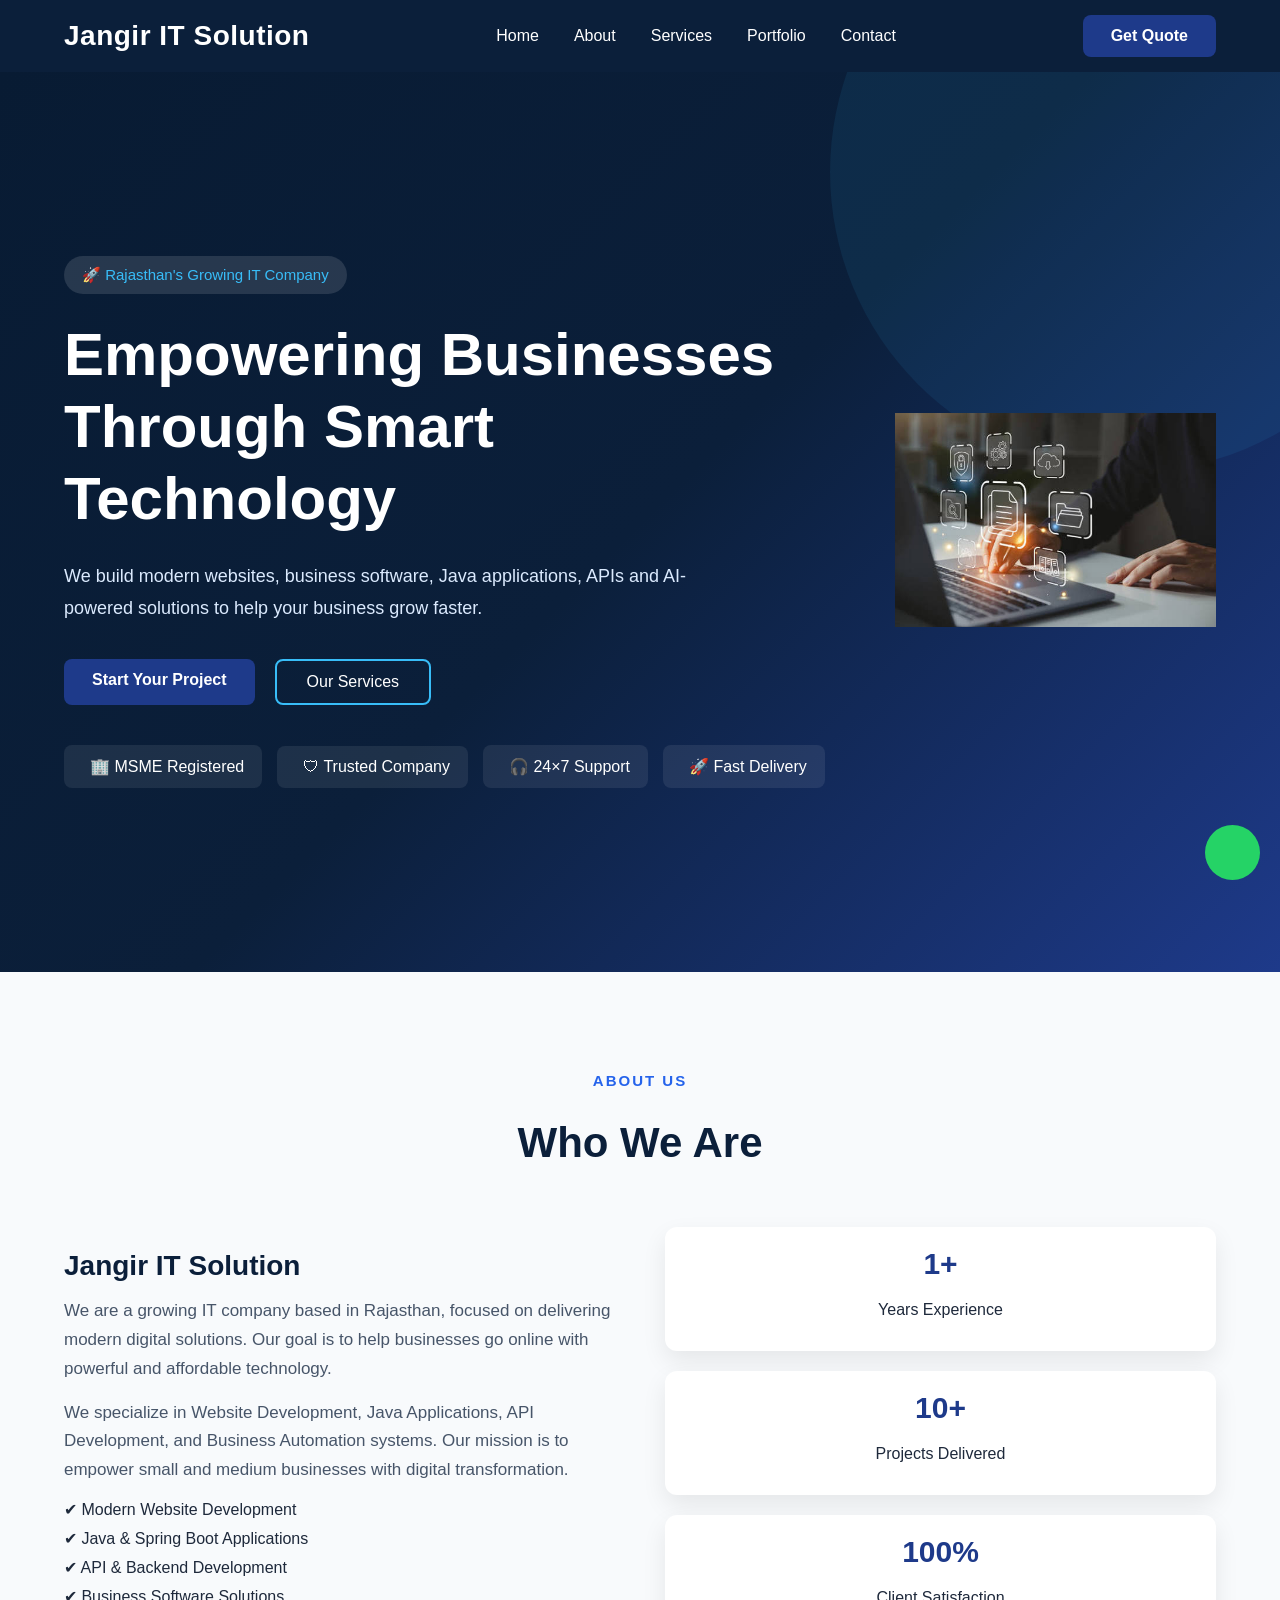
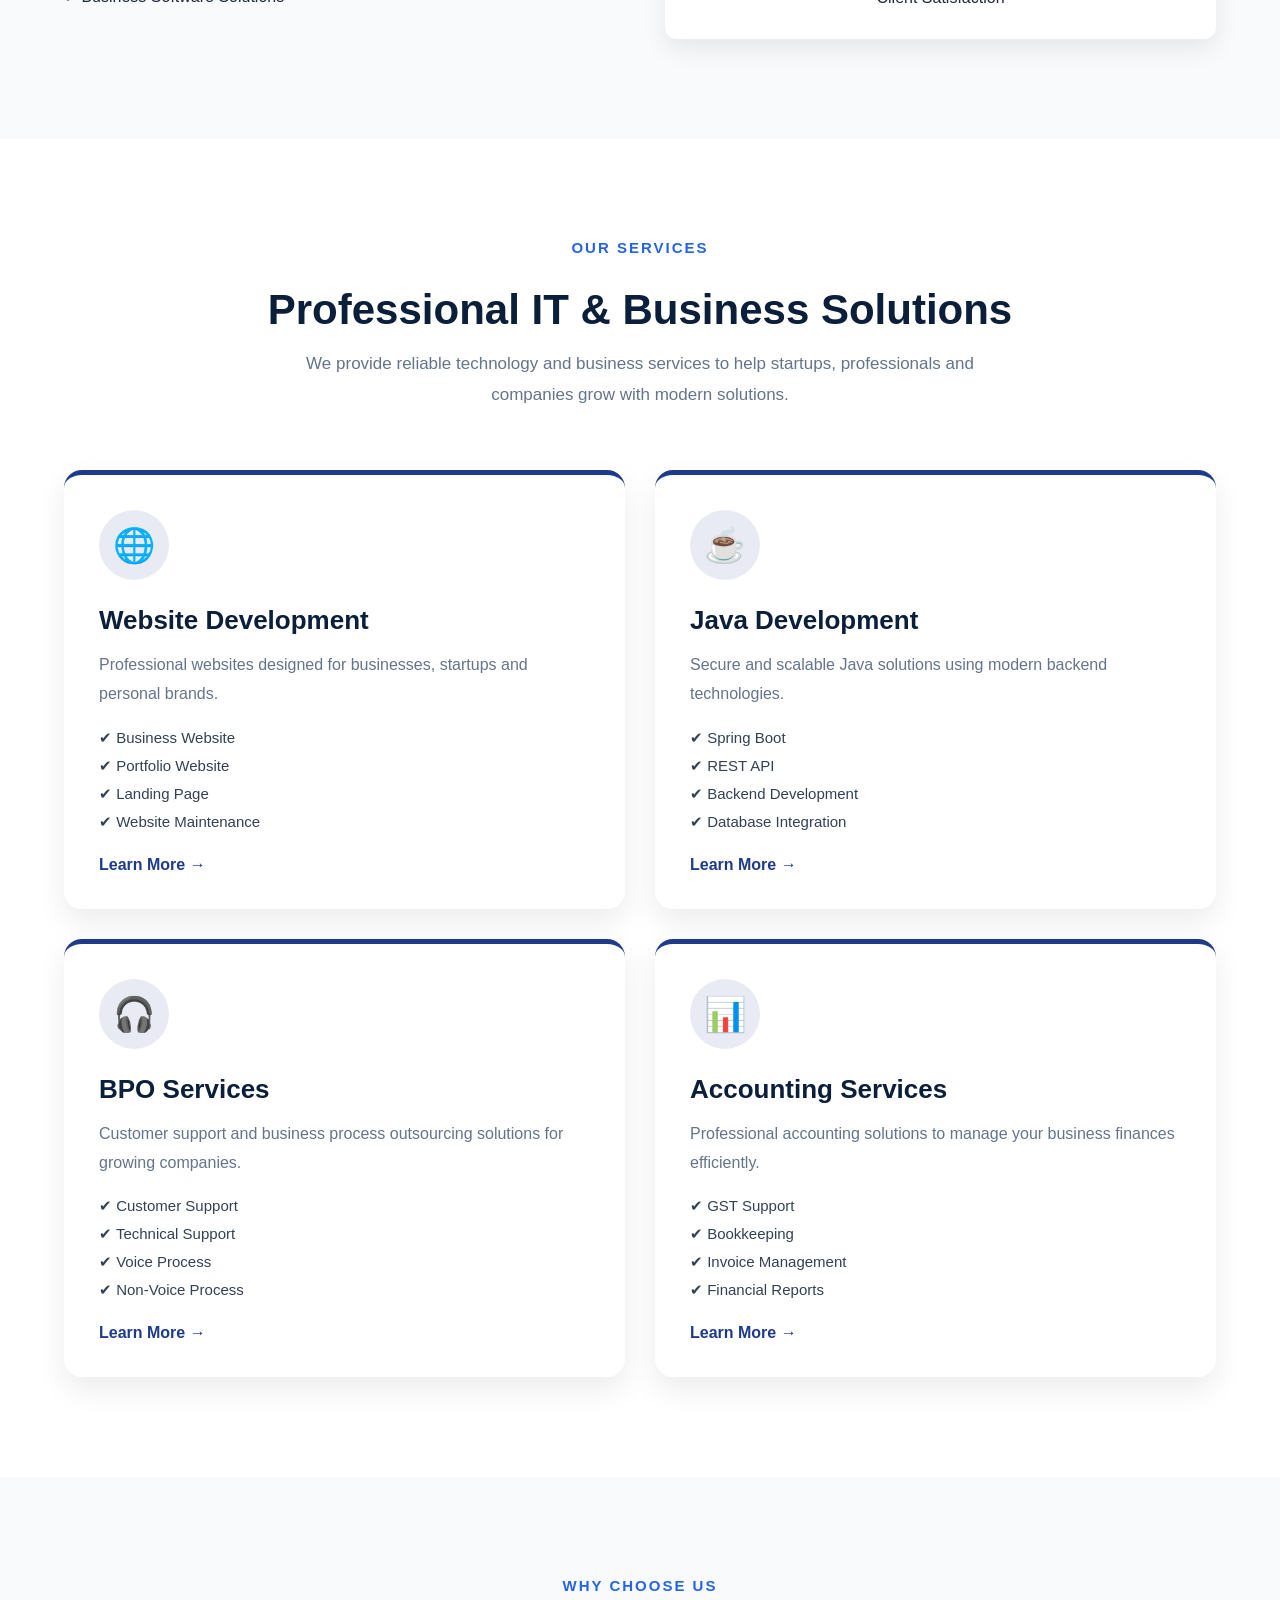
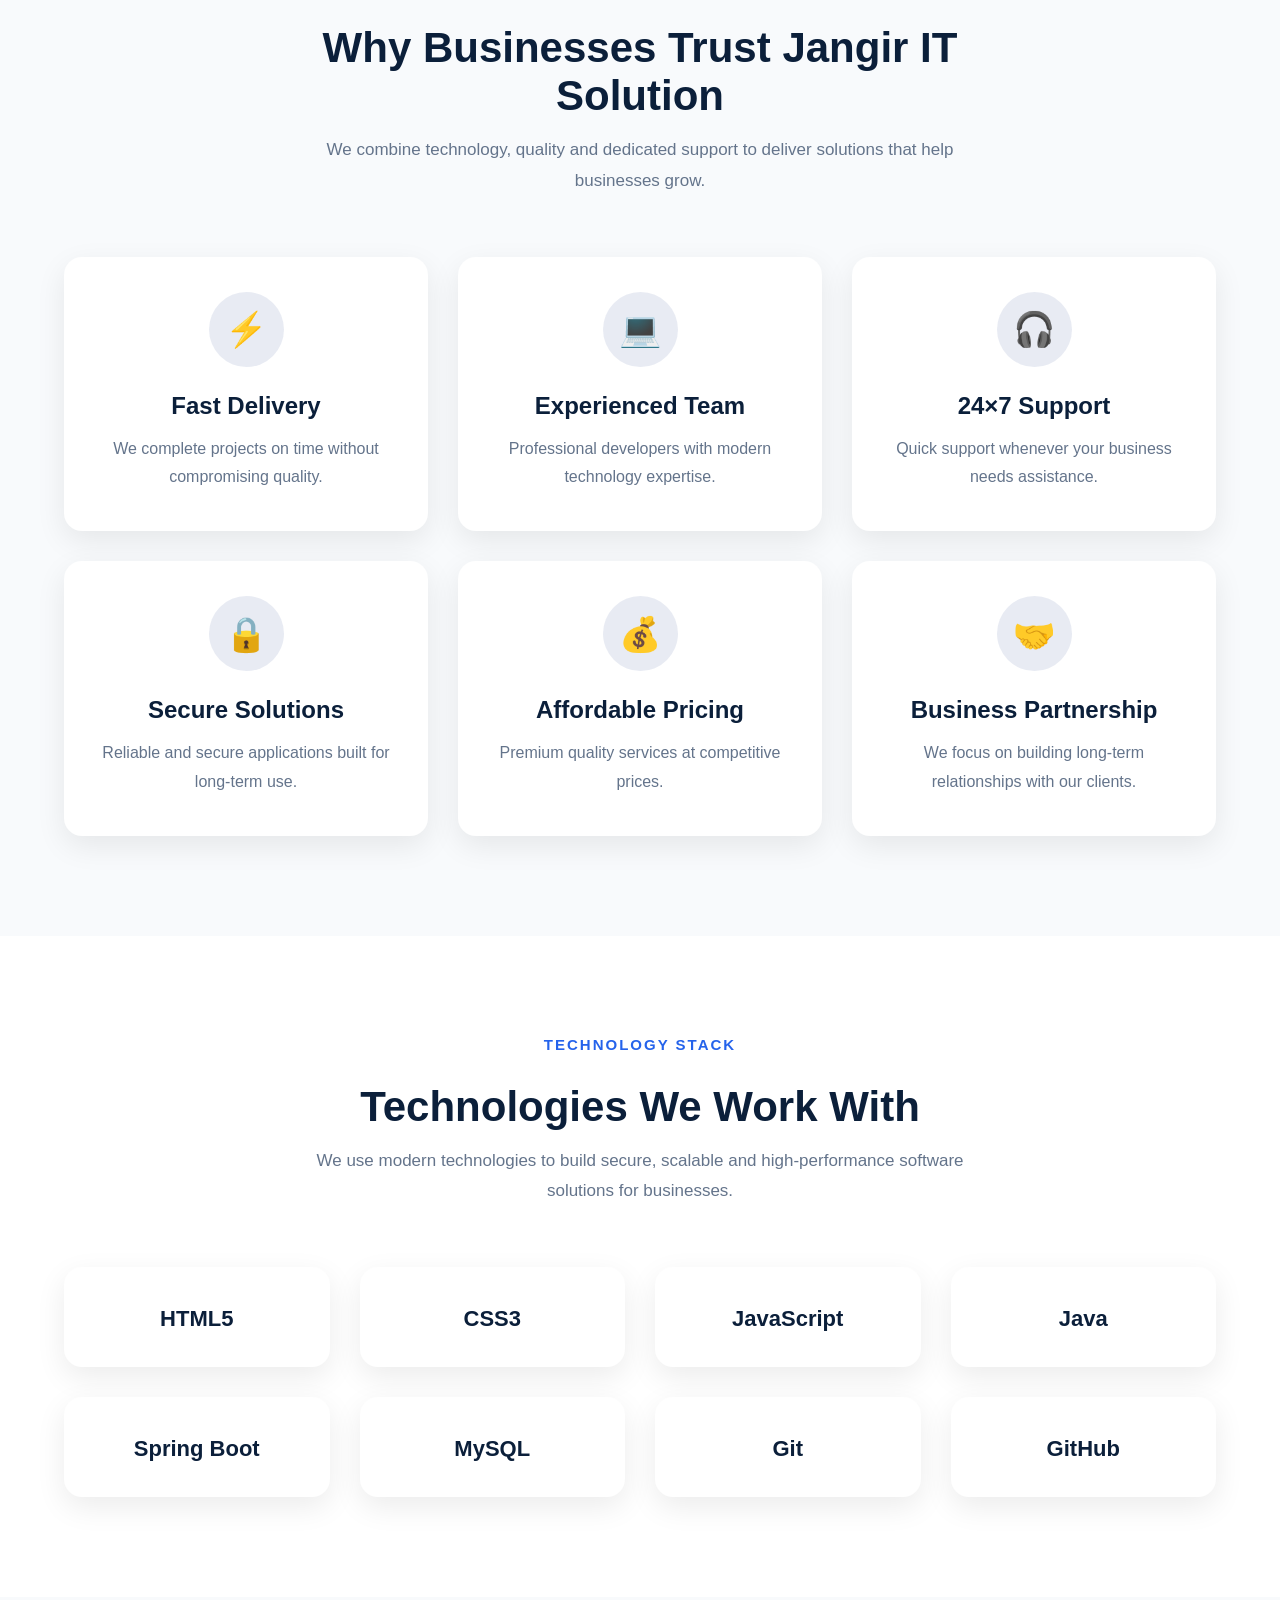
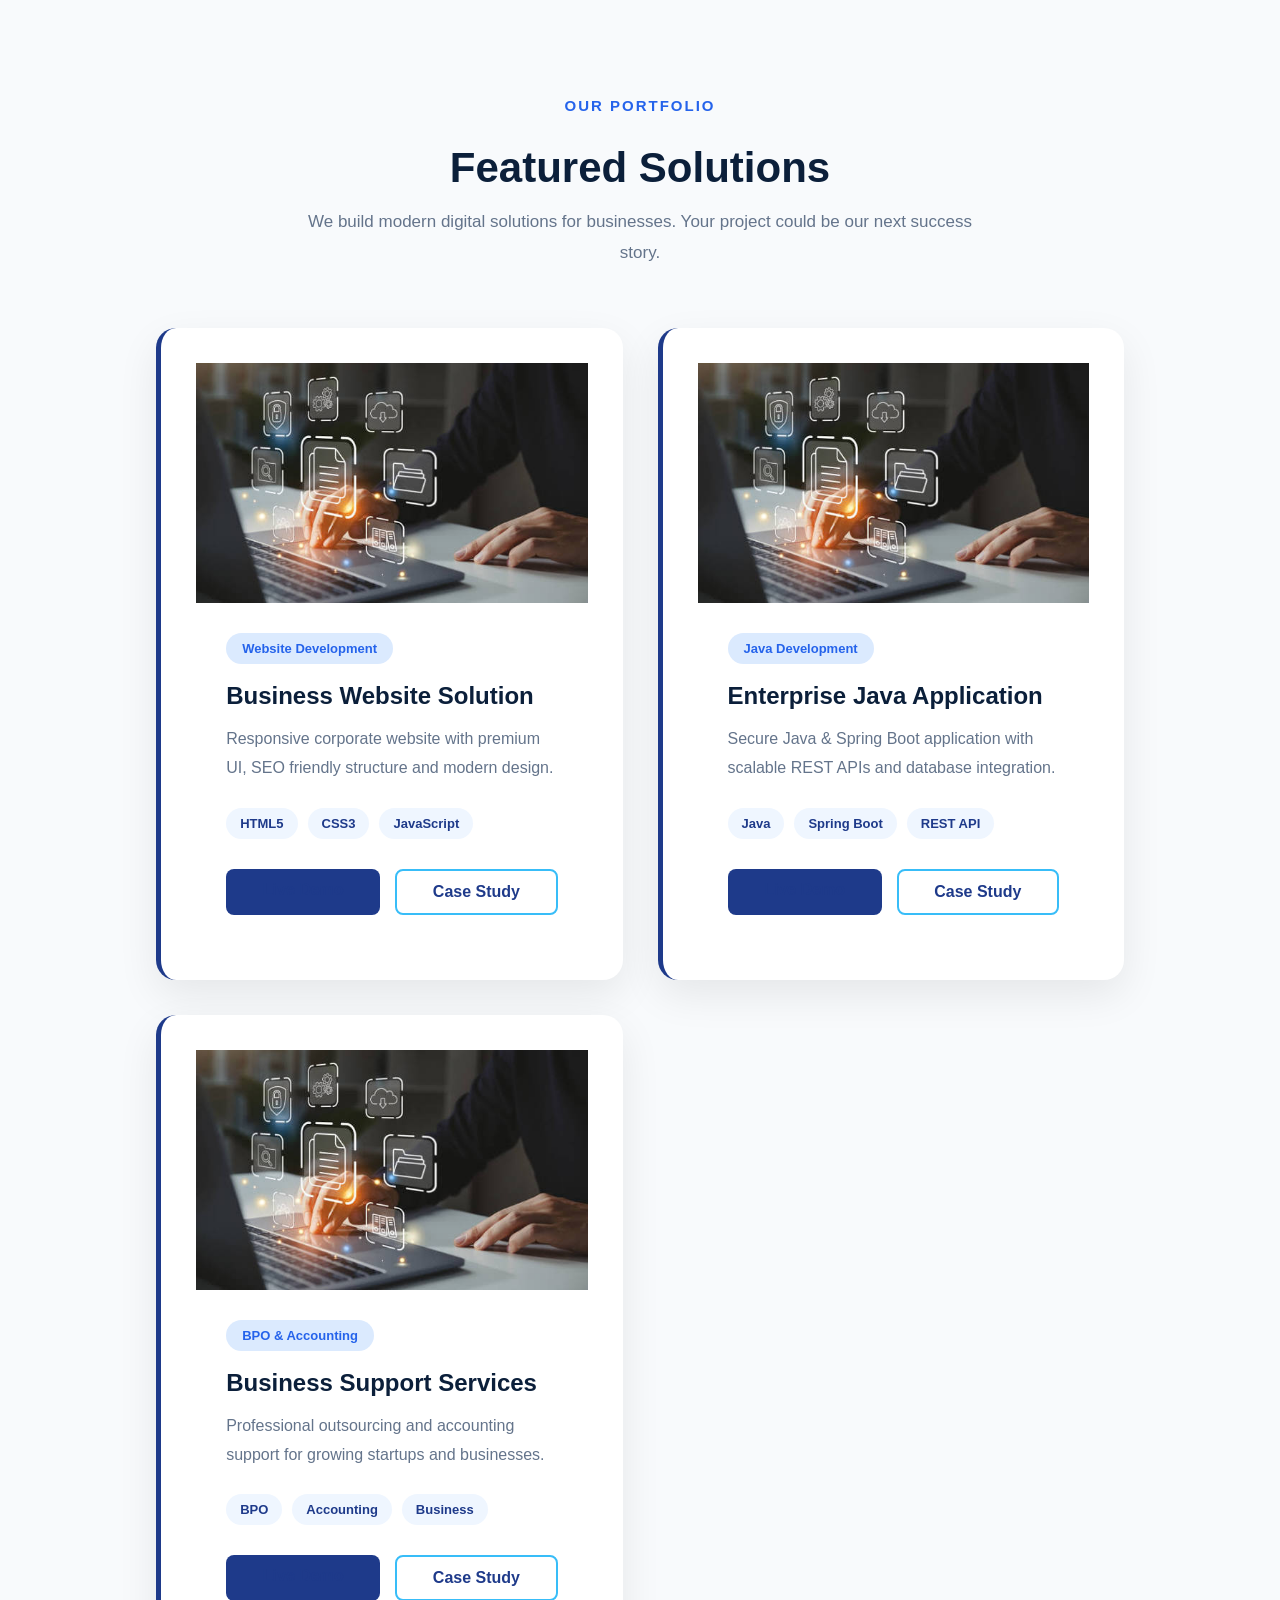
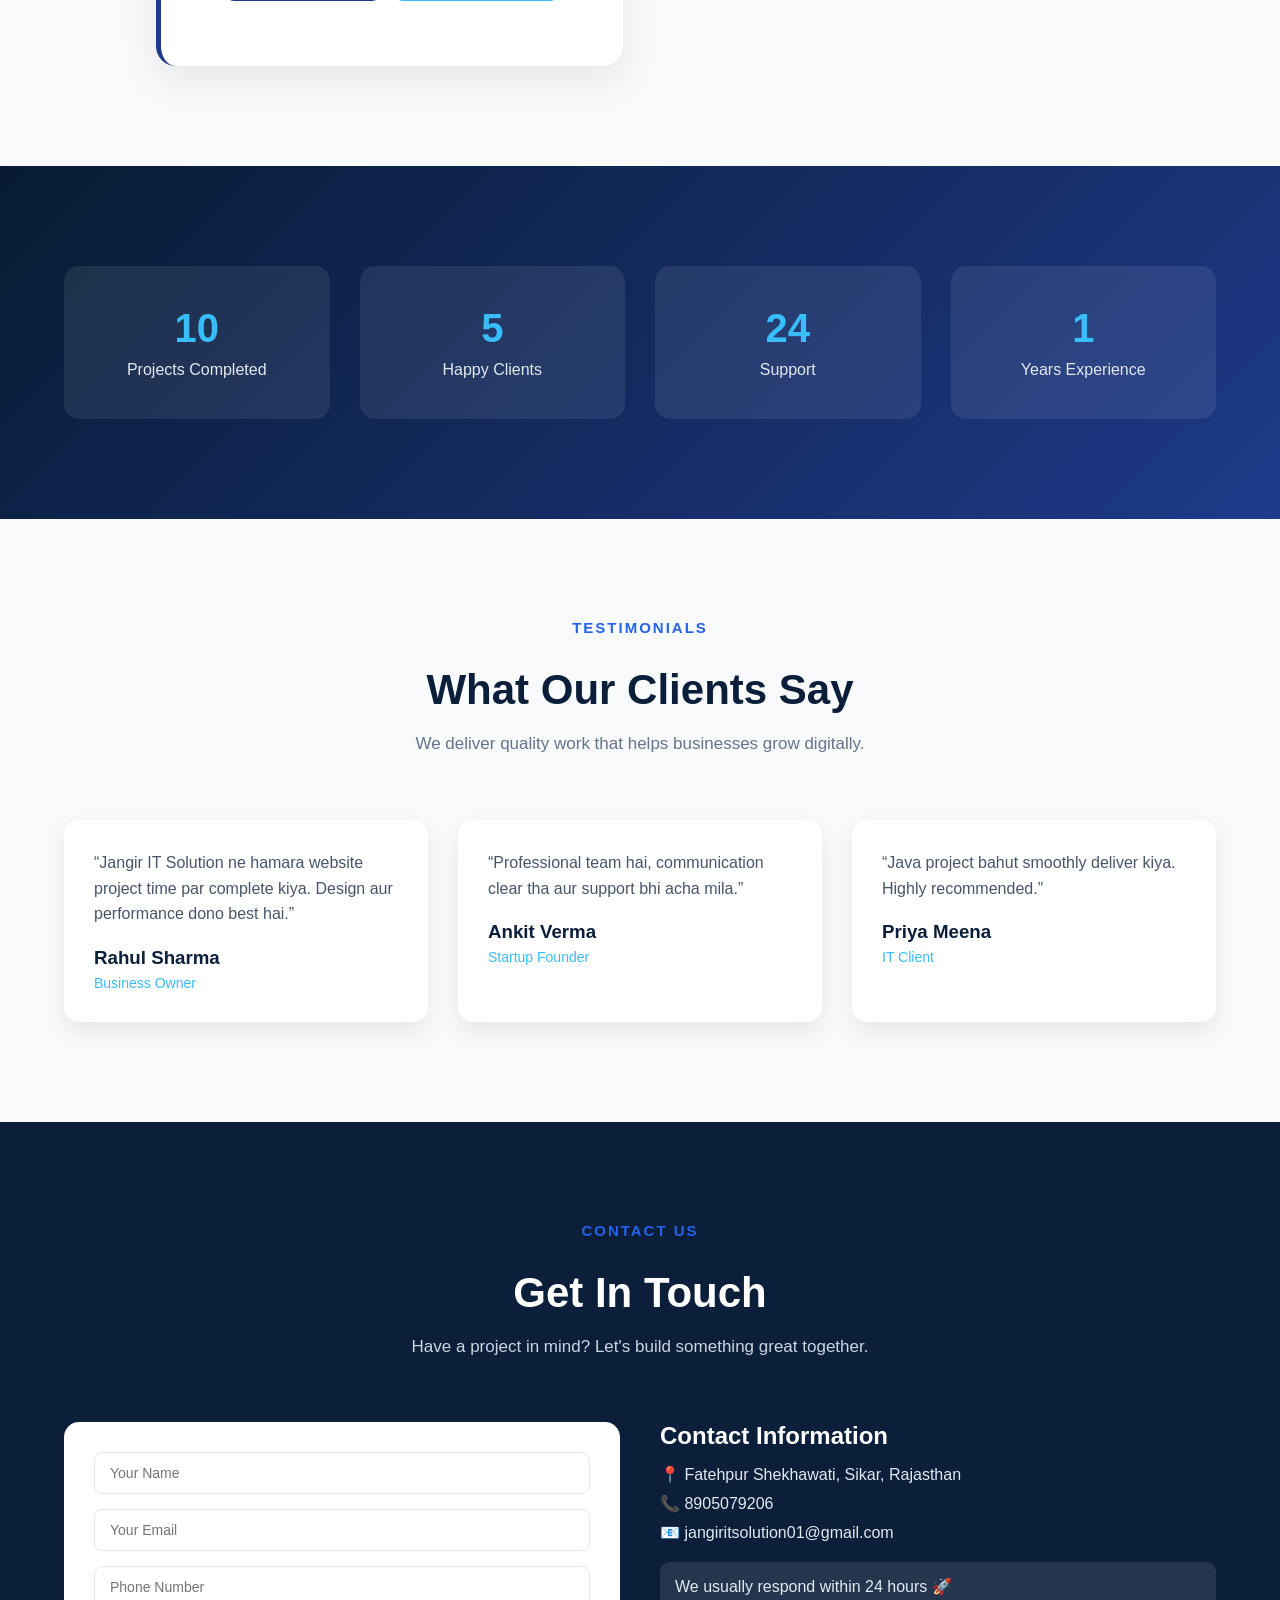
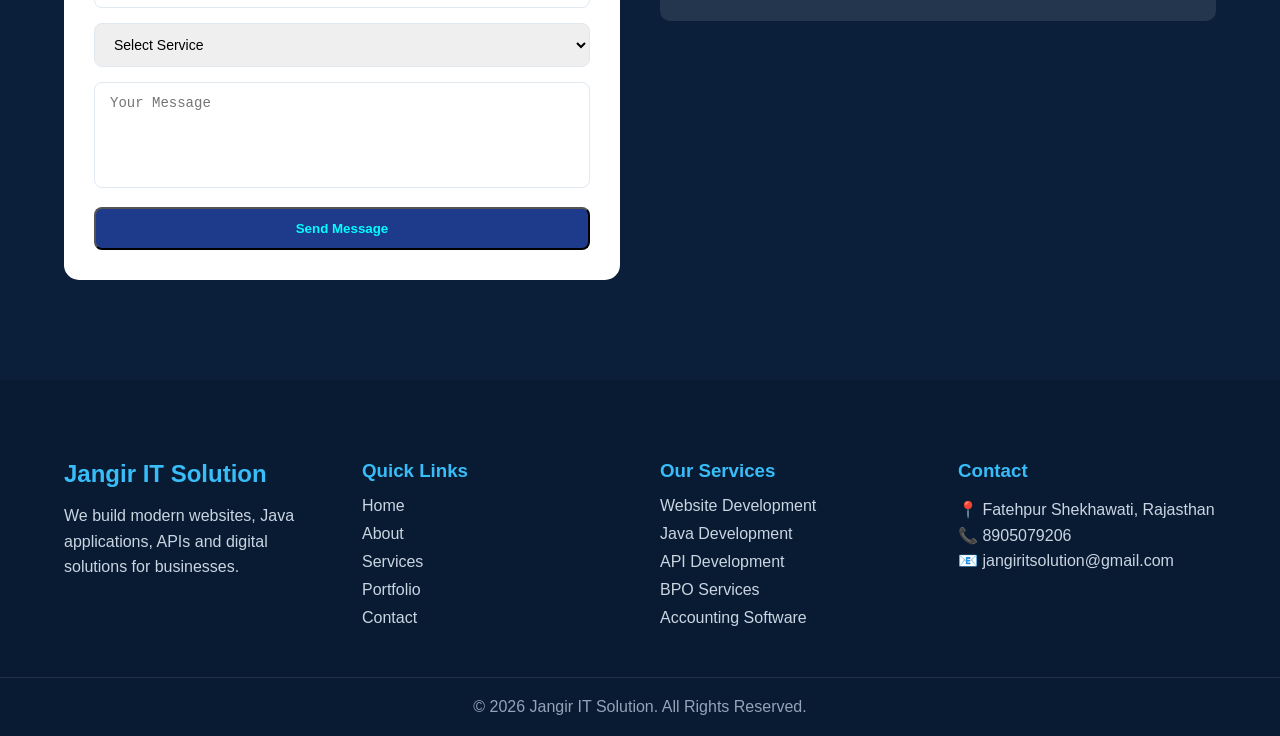
==== index.html @ a9b6fb53 "Initial commit - JITS Website with Spring Boot Backend" ====
<!DOCTYPE html>
<html lang="en">
<head>
    <meta charset="UTF-8">
<meta name="viewport" content="width=device-width, initial-scale=1.0">
<title>Jangir IT Solution | Website Development & Digital Marketing</title>

<meta name="description"
content="Jangir IT Solution provides Website Development, Digital Marketing, Accounting, BPO and Software Development services.">

<meta name="keywords"
content="Website Development, Digital Marketing, BPO, Accounting, Java Developer, Spring Boot, Rajasthan">

<meta name="author" content="Jangir IT Solution">

<meta property="og:title" content="Jangir IT Solution">
<meta property="og:description"
content="Professional IT Solutions for Growing Businesses.">
<meta property="og:type" content="website">

<!-- favicon -->
    <link rel="icon" href="assets/icons/ChatGPT Image Jul 6, 2026, 05_49_38 PM.png">


    <!-- css  -->
    <link rel="stylesheet" href="css/style.css">
    <link rel="stylesheet" href="css/responsive.css">

    <!-- AOS Animation  -->
    <link rel="stylesheet" href="https://unpkg.com/aos@2.3.4/dist/aos.css">
</head>
<script src="https://unpkg.com/aos@2.3.4/dist/aos.js"></script>

<body>
    <header>

  

    <nav class="navbar">

        <!-- Logo -->
        <div class="logo">
            <a href="#">
                <h2>Jangir <span>IT</span> Solution</h2>
            </a>
        </div>

        <!-- Navigation Menu -->
        <ul class="nav-links">
            <li><a href="#home" class="active">Home</a></li>
            <li><a href="#about">About</a></li>
            <li><a href="#services">Services</a></li>
            <li><a href="#portfolio">Portfolio</a></li>
            <li><a href="#contact">Contact</a></li>
        </ul>

        <!-- CTA Button -->
        <a href="#contact" class="btn">Get Quote</a>

        <div class="menu-toggle">
    <i class="fa-solid fa-bars"></i>
</div>

    </nav>



</header>


<!-- Hero Section Start -->

<section class="hero" id="home">

    <div class="hero-container">

        <!-- Left Content -->

        <div class="hero-content">

            <span class="hero-tag">
                 🚀 Rajasthan's Growing IT Company
            </span>

            <h1>
                Empowering Businesses
Through Smart
Technology
            </h1>

            <p>
                We build modern websites, business software, Java applications, APIs and AI-powered solutions to help your business grow faster.
            </p>

            <div class="hero-buttons">

                <a href="#contact" class="btn">
                    Start Your Project
                </a>

                <a href="#services" class="btn-outline">
                    Our Services
                </a>

            </div>

            <div class="hero-badges">

                <div class="badge">
                    <i class="fa-solid fa-building"></i>
                   🏢 MSME Registered


                </div>

                <div class="badge">
                    <i class="fa-solid fa-shield-halved"></i>
                 

🛡 Trusted Company


                </div>

                <div class="badge">
                    <i class="fa-solid fa-headset"></i>
                   

🎧 24×7 Support
                </div>

                <div class="badge">
                    <i class="fa-solid fa-headset"></i>
                   

🚀 Fast Delivery
                </div>

            </div>

        </div>

        <!-- Right Image -->

        <div class="hero-image">

            <img src="assets/images/images.jfif" alt="Jangir IT Solution">

        </div>

    </div>

</section>

<!-- Hero Section End -->


<section class="trusted">

</section>

<!-- <section class="about" id="about" data-aos="fade-up">

    <div class="about-container">

        <div class="about-image">


    <div class="about-card">
        <h3>Jangir IT Solution</h3>

        <p>Website Development</p>
        <p>Java Development</p>
        <p>API Development</p>
        <p>AI Automation</p>

        <hr>

        <h4>📍 Fatehpur (Shekhawati)</h4>
        <h4>📞 8905079206</h4>

    

</div>        </div>

        <div class="about-content">

            <span>About Us</span>

            <h2>
                Building Digital Solutions
                That Drive Business Growth
            </h2>

            <p>
                Jangir IT Solution is a modern IT company providing
                Website Development, Java Development, API Development,
                AI Automation and Business Software Solutions.
            </p>

            <div class="about-features">

                ✔ Experienced Developers

                ✔ Modern Technologies

                ✔ Affordable Pricing

                ✔ Fast Delivery

            </div>

            <a href="#" class="btn">
                Know More
            </a>

        </div>

    </div>

</section> -->

<section class="about" id="about">

    <div class="section-title">
        <span>About Us</span>
        <h2>Who We Are</h2>
    </div>

    <div class="about-container">

        <div class="about-content">

            <h3>Jangir IT Solution</h3>

            <p>
                We are a growing IT company based in Rajasthan,
                focused on delivering modern digital solutions.
                Our goal is to help businesses go online with
                powerful and affordable technology.
            </p>

            <p>
                We specialize in Website Development, Java Applications,
                API Development, and Business Automation systems.
                Our mission is to empower small and medium businesses
                with digital transformation.
            </p>

            <ul>
                <li>✔ Modern Website Development</li>
                <li>✔ Java & Spring Boot Applications</li>
                <li>✔ API & Backend Development</li>
                <li>✔ Business Software Solutions</li>
            </ul>

        </div>

        <div class="about-box">

            <div class="about-card">
                <h3>1+</h3>
                <p>Years Experience</p>
            </div>

            <div class="about-card">
                <h3>10+</h3>
                <p>Projects Delivered</p>
            </div>

            <div class="about-card">
                <h3>100%</h3>
                <p>Client Satisfaction</p>
            </div>

        </div>

    </div>

</section>

<!-- ===========================
        Services Section
=========================== -->

<section class="services" id="services" data-aos="fade-up">

    <div class="section-title">

        <span>Our Services</span>

        <h2>Professional IT & Business Solutions</h2>

        <p>
            We provide reliable technology and business services
            to help startups, professionals and companies grow
            with modern solutions.
        </p>

    </div>

    <div class="services-container">

        <!-- Website Development -->

        <div class="service-card">

            <div class="service-icon">
                🌐
            </div>

            <h3>Website Development</h3>

            <p>
                Professional websites designed for businesses,
                startups and personal brands.
            </p>

            <ul>

                <li>✔ Business Website</li>
                <li>✔ Portfolio Website</li>
                <li>✔ Landing Page</li>
                <li>✔ Website Maintenance</li>

            </ul>

            <a href="#" class="service-btn">
                Learn More →
            </a>

        </div>

        <!-- Java Development -->

        <div class="service-card">

            <div class="service-icon">
                ☕
            </div>

            <h3>Java Development</h3>

            <p>
                Secure and scalable Java solutions using modern
                backend technologies.
            </p>

            <ul>

                <li>✔ Spring Boot</li>
                <li>✔ REST API</li>
                <li>✔ Backend Development</li>
                <li>✔ Database Integration</li>

            </ul>

            <a href="#" class="service-btn">
                Learn More →
            </a>

        </div>

        <!-- BPO Services -->

        <div class="service-card">

            <div class="service-icon">
                🎧
            </div>

            <h3>BPO Services</h3>

            <p>
                Customer support and business process outsourcing
                solutions for growing companies.
            </p>

            <ul>

                <li>✔ Customer Support</li>
                <li>✔ Technical Support</li>
                <li>✔ Voice Process</li>
                <li>✔ Non-Voice Process</li>

            </ul>

            <a href="#" class="service-btn">
                Learn More →
            </a>

        </div>

        <!-- Accounting -->

        <div class="service-card">

            <div class="service-icon">
                📊
            </div>

            <h3>Accounting Services</h3>

            <p>
                Professional accounting solutions to manage your
                business finances efficiently.
            </p>

            <ul>

                <li>✔ GST Support</li>
                <li>✔ Bookkeeping</li>
                <li>✔ Invoice Management</li>
                <li>✔ Financial Reports</li>

            </ul>

            <a href="#" class="service-btn">
                Learn More →
            </a>

        </div>

    </div>

</section>

<!-- ===========================
        WHY CHOOSE US
=========================== -->

<section class="why" id="why" data-aos="zoom-in">

    <div class="section-title">

        <span>Why Choose Us</span>

        <h2>Why Businesses Trust Jangir IT Solution</h2>

        <p>
            We combine technology, quality and dedicated support
            to deliver solutions that help businesses grow.
        </p>

    </div>

    <div class="why-container">

        <div class="why-card">
            <div class="why-icon">⚡</div>
            <h3>Fast Delivery</h3>
            <p>We complete projects on time without compromising quality.</p>
        </div>

        <div class="why-card">
            <div class="why-icon">💻</div>
            <h3>Experienced Team</h3>
            <p>Professional developers with modern technology expertise.</p>
        </div>

        <div class="why-card">
            <div class="why-icon">🎧</div>
            <h3>24×7 Support</h3>
            <p>Quick support whenever your business needs assistance.</p>
        </div>

        <div class="why-card">
            <div class="why-icon">🔒</div>
            <h3>Secure Solutions</h3>
            <p>Reliable and secure applications built for long-term use.</p>
        </div>

        <div class="why-card">
            <div class="why-icon">💰</div>
            <h3>Affordable Pricing</h3>
            <p>Premium quality services at competitive prices.</p>
        </div>

        <div class="why-card">
            <div class="why-icon">🤝</div>
            <h3>Business Partnership</h3>
            <p>We focus on building long-term relationships with our clients.</p>
        </div>

    </div>

</section>

<!--=========================
      TECHNOLOGY STACK
==========================-->

<section class="technology" id="technology" data-aos="fade-right">

    <div class="section-title">

        <span>Technology Stack</span>

        <h2>Technologies We Work With</h2>

        <p>
            We use modern technologies to build secure, scalable and
            high-performance software solutions for businesses.
        </p>

    </div>

    <div class="technology-container">

        <div class="tech-card">
            <i class="fa-brands fa-html5"></i>
            <h3>HTML5</h3>
        </div>

        <div class="tech-card">
            <i class="fa-brands fa-css3-alt"></i>
            <h3>CSS3</h3>
        </div>

        <div class="tech-card">
            <i class="fa-brands fa-js"></i>
            <h3>JavaScript</h3>
        </div>

        <div class="tech-card">
            <i class="fa-brands fa-java"></i>
            <h3>Java</h3>
        </div>

        <div class="tech-card">
            <i class="fa-solid fa-leaf"></i>
            <h3>Spring Boot</h3>
        </div>

        <div class="tech-card">
            <i class="fa-solid fa-database"></i>
            <h3>MySQL</h3>
        </div>

        <div class="tech-card">
            <i class="fa-brands fa-git-alt"></i>
            <h3>Git</h3>
        </div>

        <div class="tech-card">
            <i class="fa-brands fa-github"></i>
            <h3>GitHub</h3>
        </div>

    </div>

</section>

<!-- ===========================
        PORTFOLIO SECTION
=========================== -->

<!-- ================= Portfolio Section ================= -->

<!-- ================= PORTFOLIO ================= -->

<section class="portfolio" id="portfolio">

    <div class="section-title">

        <span>Our Portfolio</span>

        <h2>Featured Solutions</h2>

        <p>
            We build modern digital solutions for businesses.
            Your project could be our next success story.
        </p>

    </div>

    <div class="portfolio-container">

        <!-- Card 1 -->

        <div class="portfolio-card">

            <div class="portfolio-image">

                <img src="assets/images/images.jfif" alt="Website Development">

            </div>

            <div class="portfolio-content">

                <span class="portfolio-category">
                    Website Development
                </span>

                <h3>Business Website Solution</h3>

                <p>
                    Responsive corporate website with premium UI, SEO friendly structure and modern design.
                </p>

                <div class="tech-stack">

                    <span>HTML5</span>

                    <span>CSS3</span>

                    <span>JavaScript</span>

                </div>

                <div class="portfolio-footer">

                    <a href="#" class="btn">
                        Live Demo
                    </a>

                    <a href="#" class="btn-outline">
                        Case Study
                    </a>

                </div>

            </div>

        </div>

        <!-- Card 2 -->

        <div class="portfolio-card">

            <div class="portfolio-image">

                <img src="assets/images/images.jfif" alt="Java Development">

            </div>

            <div class="portfolio-content">

                <span class="portfolio-category">
                    Java Development
                </span>

                <h3>Enterprise Java Application</h3>

                <p>
                    Secure Java & Spring Boot application with scalable REST APIs and database integration.
                </p>

                <div class="tech-stack">

                    <span>Java</span>

                    <span>Spring Boot</span>

                    <span>REST API</span>

                </div>

                <div class="portfolio-footer">

                    <a href="#" class="btn">
                        Live Demo
                    </a>

                    <a href="#" class="btn-outline">
                        Case Study
                    </a>

                </div>

            </div>

        </div>

        <!-- Card 3 -->

        <div class="portfolio-card">

            <div class="portfolio-image">

                <img src="assets/images/images.jfif" alt="BPO Services">

            </div>

            <div class="portfolio-content">

                <span class="portfolio-category">
                    BPO & Accounting
                </span>

                <h3>Business Support Services</h3>

                <p>
                    Professional outsourcing and accounting support for growing startups and businesses.
                </p>

                <div class="tech-stack">

                    <span>BPO</span>

                    <span>Accounting</span>

                    <span>Business</span>

                </div>

                <div class="portfolio-footer">

                    <a href="#" class="btn">
                        Live Demo
                    </a>

                    <a href="#" class="btn-outline">
                        Case Study
                    </a>

                </div>

            </div>

        </div>

    </div>

</section>

<!-- ===========================
        STATS SECTION
=========================== -->

<section class="stats" data-aos="zoom-in-up">

    <div class="stats-container">

        <div class="stat-box">
            <h2 class="counter" data-target="10">0</h2>
            <p>Projects Completed</p>
        </div>

        <div class="stat-box">
            <h2 class="counter" data-target="5">0</h2>
            <p>Happy Clients</p>
        </div>

        <div class="stat-box">
            <h2 class="counter" data-target="24">0</h2>
            <p>Support</p>
        </div>

        <div class="stat-box">
            <h2 class="counter" data-target="1">0</h2>
            <p>Years Experience</p>
        </div>

    </div>

</section>

<!-- ===========================
        TESTIMONIAL SECTION
=========================== -->

<section class="testimonial" data-aos="fade-up">

    <div class="section-title">
        <span>Testimonials</span>
        <h2>What Our Clients Say</h2>
        <p>We deliver quality work that helps businesses grow digitally.</p>
    </div>

    <div class="testimonial-container">

        <div class="testimonial-card">
            <p>
                “Jangir IT Solution ne hamara website project time par complete kiya.
                Design aur performance dono best hai.”
            </p>

            <h3>Rahul Sharma</h3>
            <span>Business Owner</span>
        </div>

        <div class="testimonial-card">
            <p>
                “Professional team hai, communication clear tha aur support bhi acha mila.”
            </p>

            <h3>Ankit Verma</h3>
            <span>Startup Founder</span>
        </div>

        <div class="testimonial-card">
            <p>
                “Java project bahut smoothly deliver kiya. Highly recommended.”
            </p>

            <h3>Priya Meena</h3>
            <span>IT Client</span>
        </div>

    </div>

</section>

<!-- ===========================
        CONTACT SECTION
=========================== -->

<section class="contact" id="contact" data-aos="fade-up">

    <div class="section-title">
        <span>Contact Us</span>
        <h2>Get In Touch</h2>
        <p>Have a project in mind? Let's build something great together.</p>
    </div>

    <div class="contact-container">

        <!-- Form -->
        <form class="contact-form" id="contactForm">

            <input type="text" id="name" name="name" placeholder="Your Name" required>

            <input type="email" id="email" name="email" placeholder="Your Email" required>

            <input type="tel" id="phone" name="phone"  placeholder="Phone Number" required>

            <select id="service" name="service" required>
                <option value="">Select Service</option>
                <option>Website Development</option>
                <option>Java Development</option>
                <option>API Development</option>
                <option>BPO Services</option>
                <option>Accounting Software</option>
            </select>

            <textarea id="message" name="message" rows="5" placeholder="Your Message"></textarea>

            <button type="submit" class="btn">Send Message</button>

        </form>

        <!-- Info -->
        <div class="contact-info">

            <h3>Contact Information</h3>

            <p>📍 Fatehpur Shekhawati, Sikar, Rajasthan</p>
            <p>📞 8905079206</p>
            <p>📧 jangiritsolution01@gmail.com</p>

            <div class="contact-note">
                <p>We usually respond within 24 hours 🚀</p>
            </div>

        </div>

    </div>

</section>

<!-- ===========================
        FOOTER SECTION
=========================== -->

<footer class="footer" data-aos="fade-in">

    <div class="footer-container">

        <!-- Brand -->
        <div class="footer-box">
            <h2>Jangir IT Solution</h2>
            <p>
                We build modern websites, Java applications,
                APIs and digital solutions for businesses.
            </p>
        </div>

        <!-- Links -->
        <div class="footer-box">
            <h3>Quick Links</h3>
            <a href="#home">Home</a>
            <a href="#about">About</a>
            <a href="#services">Services</a>
            <a href="#portfolio">Portfolio</a>
            <a href="#contact">Contact</a>
        </div>

        <!-- Services -->
        <div class="footer-box">
            <h3>Our Services</h3>
            <a href="#">Website Development</a>
            <a href="#">Java Development</a>
            <a href="#">API Development</a>
            <a href="#">BPO Services</a>
            <a href="#">Accounting Software</a>
        </div>

        <!-- Contact -->
        <div class="footer-box">
            <h3>Contact</h3>
            <p>📍 Fatehpur Shekhawati, Rajasthan</p>
            <p>📞 8905079206</p>
            <p>📧 jangiritsolution@gmail.com</p>
        </div>

    </div>

    <div class="footer-bottom">
        <p>© 2026 Jangir IT Solution. All Rights Reserved.</p>
    </div>

</footer>
<a href="https://wa.me/918905079206" class="whatsapp-btn" target="_blank">
    <i class="fa-brands fa-whatsapp"></i>
</a>
<script src="https://unpkg.com/aos@2.3.4/dist/aos.js"></script>

<script>
  AOS.init({
    duration: 1000,
    once: true
  });
</script>
<script src="js/script.js"></script>
</body>
</html>
---- css/style.css ----
/* ===========================
   Global CSS
=========================== */

*{
    margin:0;
    padding:0;
    box-sizing:border-box;
}

html{
    scroll-behavior:smooth;
}

body{
    font-family:'Poppins',sans-serif;
    background:#F8FAFC;
    color:#1E293B;
}

a{
    text-decoration:none;
}

li{
    list-style:none;
}

img{
    max-width:100%;
}

/* ===========================
   Color Variables
=========================== */

:root{

    --primary:#1E3A8A;
    --secondary:#0B1F3A;
    --accent:#38BDF8;
    --white:#FFFFFF;
    --light:#F8FAFC;
    --text:#1E293B;

}

/* ===========================
   Navbar
=========================== */

header{

    width:100%;
    background:var(--secondary);
    position:sticky;
    top:0;
    left:0;
    z-index:1000;

}

header.scrolled{
    box-shadow:0 10px 30px rgba(0,0,0,.2);
}

.navbar{

    width:90%;
    max-width:1400px;
    margin:auto;

    display:flex;
    justify-content:space-between;
    align-items:center;

    padding:15px 0;

}

/* Logo */

.logo h2{

    color:var(--white);
    font-size:28px;
    font-weight:700;
    letter-spacing:.5px;

}

/* Navigation */

.nav-links{

    display:flex;
    align-items:center;
    gap:35px;

}

.nav-links a{

    color:var(--white);
    font-size:16px;
    font-weight:500;
    transition:.3s;

}

.nav-links a:hover{

    color:var(--accent);

}

/* Button */

.btn{

    display:inline-block;

    background:var(--primary);
    color:var(--white);

    padding:12px 28px;

    border-radius:8px;

    transition:.3s;

    font-weight:600;

}

.btn:hover{

    background:var(--accent);
    color:var(--secondary);

}

.menu-toggle{
    display:none;
    font-size:26px;
    color:#fff;
    cursor:pointer;
}

/* ===========================
   Responsive
=========================== */



   
@media(max-width:991px){

}

/*==========================================
            HERO SECTION
==========================================*/

.hero{

    min-height:100vh;
    background:linear-gradient(135deg,#081B33,#0B1F3A,#1E3A8A);
    display:flex;
    align-items:center;
    overflow:hidden;
    position:relative;

}

.hero::before{

    content:"";
    position:absolute;
    width:600px;
    height:600px;
    background:rgba(56,189,248,.08);
    border-radius:50%;
    top:-200px;
    right:-150px;

}

.hero-container{

    width:90%;
    max-width:1400px;
    margin:auto;

    display:flex;
    justify-content:space-between;
    align-items:center;
    gap:70px;

    position:relative;
    z-index:2;

}

/* Left Side */

.hero-content{

    flex:1.2;

}

.hero-tag{

    display:inline-block;
    background:rgba(255,255,255,.12);
    color:#38BDF8;

    padding:10px 18px;
    border-radius:50px;

    font-size:15px;
    margin-bottom:25px;

}

.hero-content h1{

    font-size:60px;
    color:#fff;
    line-height:1.2;
    margin-bottom:25px;

}

.hero-content h1 span{

    color:#38BDF8;

}

.hero-content p{

    color:#dbeafe;
    font-size:18px;
    line-height:1.8;
    margin-bottom:35px;
    max-width:650px;

}

/* Buttons */

.hero-buttons{

    display:flex;
    gap:20px;
    margin-bottom:40px;

}

.btn-outline{

    padding:12px 30px;
    border:2px solid #38BDF8;
    color:#fff;
    border-radius:8px;
    transition:.3s;

}

.btn-outline:hover{

    background:#38BDF8;
    color:#081B33;

}

/* Badges */

.hero-badges{

    display:flex;
    align-items:center;
    gap:15px;
    flex-wrap:nowrap;
    margin-top:15px;

}



.badge{

    display:flex;
    align-items:center;
    justify-content:center;

    gap:8px;

    padding:12px 18px;

    background:rgba(255,255,255,.08);

    border-radius:8px;

    color:#fff;

    white-space:nowrap;

}

.badge i{

    color:#38BDF8;

}

/* Right Side */

.hero-image{

    flex:0.8;
    text-align:center;

}

.hero-image img{

    width:100%;
    max-width:580px;

    animation:float 4s ease-in-out infinite;

}

/* Floating Animation */

@keyframes float{

    0%{

        transform:translateY(0);

    }

    50%{

        transform:translateY(-15px);

    }

    100%{

        transform:translateY(0);

    }

}

/* Responsive */

@media(max-width:991px){

.hero{

    padding:120px 0 70px;

}

.hero-container{

    flex-direction:column-reverse;
    text-align:center;

}

.hero-content h1{

    font-size:42px;

}

.hero-content p{

    margin:auto auto 30px;

}

.hero-buttons{

    justify-content:center;

}

.hero-badges{

    justify-content:center;

}

.hero-image img{

    max-width:380px;

}

}

@media(max-width:576px){

.hero-content h1{

    font-size:34px;

}

.hero-content p{

    font-size:16px;

}

.hero-buttons{

    flex-direction:column;

}

.btn,
.btn-outline{

    width:100%;
    text-align:center;

}

.hero-image img{

    max-width:580px;
    border-radius: 20px;
    box-shadow: 0 25px 50px rgba(0,0, 0, .35) ;

}

.hero-image{

position:relative;

}

.hero-image::before{

content:"";

position:absolute;

width:420px;
height:420px;

background:#38BDF8;

filter:blur(120px);

opacity:.18;

z-index:-1;

}

.nav-links{
    display:none;
}

.nav-links.active{
    display:flex;
    flex-direction:column;
}

.menu-toggle{
    display:block;
}

}

/*==========================================
            ABOUT SECTION
==========================================*/

.about{
    padding:100px 0;
    background:#F8FAFC;
}

.about-container{
    width:90%;
    max-width:1400px;
    margin:auto;

    display:flex;
    justify-content:space-between;
    align-items:center;
    gap:70px;
}

.about-image{
    flex:1;
}

.about-image img{
    width:100%;
    max-width:500px;
    border-radius:20px;
    box-shadow:0 20px 40px rgba(0,0,0,.12);
}

.about-content{
    flex:1;
}

.about-content span{
    display:inline-block;
    color:var(--primary);
    font-size:16px;
    font-weight:600;
    margin-bottom:15px;
}

.about-content h2{
    font-size:42px;
    color:var(--secondary);
    line-height:1.3;
    margin-bottom:20px;
}

.about-content p{
    font-size:17px;
    color:#64748B;
    line-height:1.8;
    margin-bottom:30px;
}

.about-features{
    display:grid;
    grid-template-columns:repeat(2,1fr);
    gap:18px;
    margin-bottom:35px;
}

.about-features div{
    background:#fff;
    padding:15px 20px;
    border-radius:12px;
    box-shadow:0 8px 20px rgba(0,0,0,.06);
    font-weight:500;
    transition:.3s;
}

.about-features div:hover{
    transform:translateY(-5px);
    box-shadow:0 15px 30px rgba(30,58,138,.15);
}

/* Responsive */

@media(max-width:991px){

.about-container{
    flex-direction:column;
    text-align:center;
}

.about-content h2{
    font-size:34px;
}

.about-features{
    grid-template-columns:1fr;
}

.about-image img{
    max-width:400px;
}

}

@media(max-width:576px){

.about{
    padding:70px 0;
}

.about-content h2{
    font-size:28px;
}

.about-content p{
    font-size:16px;
}

.about-image img{
    max-width:100%;
}

}

.about-card{
    background:#fff;
    padding:40px;
    border-radius:20px;
    box-shadow:0 20px 40px rgba(0,0,0,.08);
}

.about-card h3{
    color:var(--primary);
    font-size:28px;
    margin-bottom:20px;
}

.about-card p{
    margin:12px 0;
    font-weight:500;
}

.about-card hr{
    margin:20px 0;
}

/*==========================================
            SERVICES SECTION
==========================================*/

.services{
    padding:100px 0;
    background:#ffffff;
}

.section-title{
    width:90%;
    max-width:800px;
    margin:0 auto 60px;
    text-align:center;
}

.section-title span{
    display:inline-block;
    color:var(--primary);
    font-size:16px;
    font-weight:600;
    margin-bottom:15px;
}

.section-title h2{
    font-size:42px;
    color:var(--secondary);
    margin-bottom:20px;
}

.section-title p{
    font-size:17px;
    color:#64748B;
    line-height:1.8;
}

.services-container{
    width:90%;
    max-width:1400px;
    margin:auto;

    display:grid;
    grid-template-columns:repeat(2,1fr);
    gap:30px;
}

/* Card */

.service-card{

    background:#fff;

    padding:35px;

    border-radius:18px;

    border-top:5px solid var(--primary);

    box-shadow:0 12px 30px rgba(0,0,0,.08);

    transition:.35s;

}

.service-card:hover{

    transform:translateY(-10px);

    box-shadow:0 20px 45px rgba(30,58,138,.18);

}

/* Icon */

.service-icon{

    width:70px;
    height:70px;

    background:rgba(30,58,138,.10);

    border-radius:50%;

    display:flex;
    justify-content:center;
    align-items:center;

    font-size:34px;

    margin-bottom:25px;

    transition:.3s;

}

.service-card:hover .service-icon{

    transform:rotate(8deg) scale(1.1);

    background:var(--primary);

}

/* Heading */

.service-card h3{

    font-size:26px;

    color:var(--secondary);

    margin-bottom:15px;

}

/* Paragraph */

.service-card p{

    color:#64748B;

    line-height:1.8;

    margin-bottom:20px;

}

/* List */

.service-card ul{

    margin-bottom:25px;

}

.service-card ul li{

    margin-bottom:10px;

    color:#334155;

    font-size:15px;

}

/* Button */

.service-btn{

    display:inline-block;

    color:var(--primary);

    font-weight:600;

    transition:.3s;

}

.service-btn:hover{

    color:var(--accent);

    padding-left:8px;

}

/* Responsive */

@media(max-width:991px){

.services-container{

    grid-template-columns:1fr;

}

.section-title h2{

    font-size:34px;

}

}

@media(max-width:576px){

.services{

    padding:70px 0;

}

.section-title h2{

    font-size:28px;

}

.section-title p{

    font-size:16px;

}

.service-card{

    padding:25px;

}

.service-card h3{

    font-size:22px;

}

}

/*==========================================
            WHY CHOOSE US
==========================================*/

.why{
    padding:100px 0;
    background:#F8FAFC;
}

.why-container{
    width:90%;
    max-width:1400px;
    margin:60px auto 0;

    display:grid;
    grid-template-columns:repeat(3,1fr);
    gap:30px;
}

/* Card */

.why-card{

    background:#fff;

    padding:35px 30px;

    border-radius:18px;

    text-align:center;

    box-shadow:0 10px 30px rgba(0,0,0,.08);

    transition:.35s;

    border-bottom:4px solid transparent;

}

.why-card:hover{

    transform:translateY(-10px);

    border-color:var(--primary);

    box-shadow:0 20px 45px rgba(30,58,138,.18);

}

/* Icon */

.why-icon{

    width:75px;
    height:75px;

    margin:0 auto 25px;

    display:flex;
    align-items:center;
    justify-content:center;

    font-size:34px;

    border-radius:50%;

    background:rgba(30,58,138,.10);

    transition:.35s;

}

.why-card:hover .why-icon{

    background:var(--primary);

    transform:scale(1.1) rotate(8deg);

}

/* Heading */

.why-card h3{

    font-size:24px;

    color:var(--secondary);

    margin-bottom:15px;

}

/* Paragraph */

.why-card p{

    color:#64748B;

    font-size:16px;

    line-height:1.8;

}

/* Responsive */

@media(max-width:991px){

    .why-container{

        grid-template-columns:repeat(2,1fr);

    }

}

@media(max-width:576px){

    .why{

        padding:70px 0;

    }

    .why-container{

        grid-template-columns:1fr;

    }

    .why-card{

        padding:25px;

    }

    .why-card h3{

        font-size:22px;

    }

}

/*==========================================
          TECHNOLOGY SECTION
==========================================*/

.technology{
    padding:100px 0;
    background:#ffffff;
}

.technology-container{

    width:90%;
    max-width:1400px;
    margin:60px auto 0;

    display:grid;
    grid-template-columns:repeat(4,1fr);

    gap:30px;

}

.tech-card{

    background:#fff;

    border-radius:18px;

    padding:35px 20px;

    text-align:center;

    box-shadow:0 10px 30px rgba(0,0,0,.08);

    transition:.35s;

    border-top:4px solid transparent;

}

.tech-card:hover{

    transform:translateY(-10px);

    border-color:var(--primary);

    box-shadow:0 20px 45px rgba(30,58,138,.18);

}

.tech-card i{

    font-size:55px;

    color:var(--primary);

    margin-bottom:20px;

    transition:.3s;

}

.tech-card:hover i{

    transform:scale(1.15);

    color:var(--accent);

}

.tech-card h3{

    font-size:22px;

    color:var(--secondary);

}

@media(max-width:991px){

    .technology-container{

        grid-template-columns:repeat(2,1fr);

    }

}

@media(max-width:576px){

    .technology{

        padding:70px 0;

    }

    .technology-container{

        grid-template-columns:1fr;

    }

}

/*==========================================
          PORTFOLIO SECTION
==========================================*/

.portfolio{
    padding:100px 0;
    background:#F8FAFC;
}

.portfolio-container{

    width:90%;
    max-width:1400px;
    margin:60px auto 0;

    display:grid;
    grid-template-columns:repeat(2,1fr);
    gap:30px;

}

.portfolio-card{

    background:#fff;

    padding:35px;

    border-radius:18px;

    box-shadow:0 10px 30px rgba(0,0,0,.08);

    transition:.3s;

    border-left:5px solid var(--primary);

}

.portfolio-card:hover{

    transform:translateY(-10px);

    box-shadow:0 20px 45px rgba(30,58,138,.18);

}

.portfolio-card h3{

    font-size:24px;

    margin-bottom:10px;

    color:var(--secondary);

}

.portfolio-card p{

    color:#64748B;

    margin-bottom:15px;

}

.portfolio-card a{

    color:var(--primary);

    font-weight:600;

    transition:.3s;

}

.portfolio-card a:hover{

    color:var(--accent);

    padding-left:6px;

}

/* Responsive */

@media(max-width:991px){

    .portfolio-container{

        grid-template-columns:1fr;

    }

}

/*==========================================
          STATS SECTION
==========================================*/

.stats{
    padding:100px 0;
    background:linear-gradient(135deg,#081B33,#1E3A8A);
    color:#fff;
}
.counter{
    font-size:40px;
    color:#38BDF8;
    font-weight:700;
}

.stats-container{

    width:90%;
    max-width:1400px;
    margin:auto;

    display:grid;
    grid-template-columns:repeat(4,1fr);
    gap:30px;

    text-align:center;

}

.stat-box{

    background:rgba(255,255,255,.08);
    padding:40px 20px;
    border-radius:15px;

    transition:.3s;
}

.stat-box:hover{
    transform:translateY(-10px);
    background:rgba(255,255,255,.15);
}

.stat-box h2{

    font-size:40px;
    color:#38BDF8;
    margin-bottom:10px;
}

.stat-box p{

    font-size:16px;
    color:#E2E8F0;
}

/* Responsive */

@media(max-width:991px){
    .stats-container{
        grid-template-columns:repeat(2,1fr);
    }
}

@media(max-width:576px){
    .stats-container{
        grid-template-columns:1fr;
    }
}

/*==========================================
        TESTIMONIAL SECTION
==========================================*/

.testimonial{
    padding:100px 0;
    background:#F8FAFC;
}

.section-title{
    text-align:center;
    margin-bottom:60px;
}

.section-title span{
    color:var(--primary);
    font-weight:600;
    text-transform:uppercase;
    letter-spacing:2px;
}

.section-title h2{
    font-size:36px;
    margin:10px 0;
    color:var(--secondary);
}

.section-title p{
    color:#64748B;
    max-width:600px;
    margin:auto;
}

.testimonial-container{

    width:90%;
    max-width:1400px;
    margin:auto;

    display:grid;
    grid-template-columns:repeat(3,1fr);
    gap:30px;

}

.testimonial-card{

    background:#fff;
    padding:30px;
    border-radius:15px;

    box-shadow:0 10px 25px rgba(0,0,0,.08);

    transition:.3s;
}

.testimonial-card:hover{
    transform:translateY(-10px);
}

.testimonial-card p{
    color:#475569;
    margin-bottom:20px;
    line-height:1.6;
}

.testimonial-card h3{
    color:var(--secondary);
    margin-bottom:5px;
}

.testimonial-card span{
    color:#38BDF8;
    font-size:14px;
}

/* Responsive */

@media(max-width:991px){
    .testimonial-container{
        grid-template-columns:1fr;
    }
}


/*==========================================
          CONTACT SECTION
==========================================*/

.contact{
    padding:100px 0;
    background:#0B1F3A;
    color:#fff;
}

.contact .section-title h2{
    color:#fff;
}

.contact .section-title p{
    color:#cbd5e1;
}

.contact-container{

    width:90%;
    max-width:1400px;
    margin:60px auto 0;

    display:grid;
    grid-template-columns:1fr 1fr;
    gap:40px;

}

/* Form */

.contact-form{
    background:#fff;
    padding:30px;
    border-radius:15px;
}

.contact-form input,
.contact-form select,
.contact-form textarea{

    width:100%;
    padding:12px 15px;
    margin-bottom:15px;

    border:1px solid #e2e8f0;
    border-radius:8px;

    outline:none;
    font-size:14px;
}

.contact-form textarea{
    resize:none;
}

.contact-form .btn{
    width:100%;
    color: cyan;
}

/* Info */

.contact-info h3{
    font-size:24px;
    margin-bottom:15px;
}

.contact-info p{
    margin-bottom:10px;
    color:#e2e8f0;
}

.contact-note{
    margin-top:20px;
    padding:15px;
    background:rgba(255,255,255,.1);
    border-radius:10px;
}

/* Responsive */

@media(max-width:991px){
    .contact-container{
        grid-template-columns:1fr;
    }
}


/*==========================================
            FOOTER SECTION
==========================================*/

.footer{
    background:#081B33;
    color:#fff;
    padding:80px 0 20px;
}

.footer-container{

    width:90%;
    max-width:1400px;
    margin:auto;

    display:grid;
    grid-template-columns:repeat(4,1fr);
    gap:40px;

}

.footer-box h2,
.footer-box h3{
    margin-bottom:15px;
    color:#38BDF8;
}

.footer-box p{
    color:#cbd5e1;
    line-height:1.6;
}

.footer-box a{
    display:block;
    color:#cbd5e1;
    margin-bottom:10px;
    transition:.3s;
}

.footer-box a:hover{
    color:#38BDF8;
    padding-left:5px;
}

/* Bottom */

.footer-bottom{
    text-align:center;
    margin-top:40px;
    padding-top:20px;
    border-top:1px solid rgba(255,255,255,.1);
    color:#94a3b8;
}

/* Responsive */

@media(max-width:991px){
    .footer-container{
        grid-template-columns:repeat(2,1fr);
    }
}

@media(max-width:576px){
    .footer-container{
        grid-template-columns:1fr;
    }
}

.whatsapp-btn{
    position:fixed;
    bottom:20px;
    right:20px;

    background:#25D366;
    color:#fff;

    width:55px;
    height:55px;

    display:flex;
    align-items:center;
    justify-content:center;

    border-radius:50%;
    font-size:26px;

    z-index:9999;
}


.about{
    padding:100px 0;
    background:#F8FAFC;
}

.about-container{
    width:90%;
    max-width:1400px;
    margin:auto;

    display:flex;
    justify-content:space-between;
    gap:50px;
    align-items:center;
}

.about-content{
    flex:1;
}

.about-content h3{
    font-size:28px;
    margin-bottom:15px;
    color:var(--secondary);
}

.about-content p{
    margin-bottom:15px;
    color:#475569;
    line-height:1.7;
}

.about-content ul li{
    margin-bottom:10px;
    color:#1E293B;
}

.about-box{
    flex:1;
    display:grid;
    gap:20px;
}

.about-card{
    background:#fff;
    padding:20px;
    text-align:center;
    border-radius:12px;
    box-shadow:0 10px 25px rgba(0,0,0,.08);
}

.about-card h3{
    font-size:30px;
    color:var(--primary);
}

/* responsive */
@media(max-width:991px){
    .about-container{
        flex-direction:column;
    }
}


/*==============================
        PORTFOLIO
==============================*/

.portfolio{

    padding:100px 8%;
    background:#F8FAFC;

}

.section-title{

    text-align:center;
    margin-bottom:60px;

}

.section-title span{

    color:#2563EB;
    font-size:15px;
    font-weight:600;
    text-transform:uppercase;
    letter-spacing:2px;

}

.section-title h2{

    font-size:42px;
    margin:15px 0;
    color:#0B1F3A;

}

.section-title p{

    max-width:700px;
    margin:auto;
    color:#64748B;
    line-height:1.8;

}

.portfolio-container{

    display:grid;
    grid-template-columns:repeat(auto-fit,minmax(340px,1fr));
    gap:35px;

}

.portfolio-card{

    background:#fff;
    border-radius:20px;
    overflow:hidden;
    box-shadow:0 15px 40px rgba(0,0,0,.08);
    transition:.4s;

}

.portfolio-card:hover{

    transform:translateY(-12px);
    box-shadow:0 25px 55px rgba(37,99,235,.20);

}

.portfolio-image{

    height:240px;
    overflow:hidden;

}

.portfolio-image img{

    width:100%;
    height:100%;
    object-fit:cover;
    transition:.5s;

}

.portfolio-card:hover img{

    transform:scale(1.08);

}

.portfolio-content{

    padding:30px;

}

.portfolio-category{

    display:inline-block;
    background:#DBEAFE;
    color:#2563EB;
    padding:8px 16px;
    border-radius:30px;
    font-size:13px;
    font-weight:600;
    margin-bottom:18px;

}

.portfolio-content h3{

    font-size:24px;
    margin-bottom:15px;
    color:#0B1F3A;

}

.portfolio-content p{

    color:#64748B;
    line-height:1.8;
    margin-bottom:25px;

}

.tech-stack{

    display:flex;
    flex-wrap:wrap;
    gap:10px;
    margin-bottom:30px;

}

.tech-stack span{

    background:#EFF6FF;
    color:#1E3A8A;
    padding:8px 14px;
    border-radius:20px;
    font-size:13px;
    font-weight:600;

}

.portfolio-footer{

    display:flex;
    gap:15px;

}

.portfolio-footer .btn,
.portfolio-footer .btn-outline{

    flex:1;
    text-align:center;

}

@media(max-width:768px){

    .section-title h2{

        font-size:34px;

    }

    .portfolio-footer{

        flex-direction:column;

    }

}
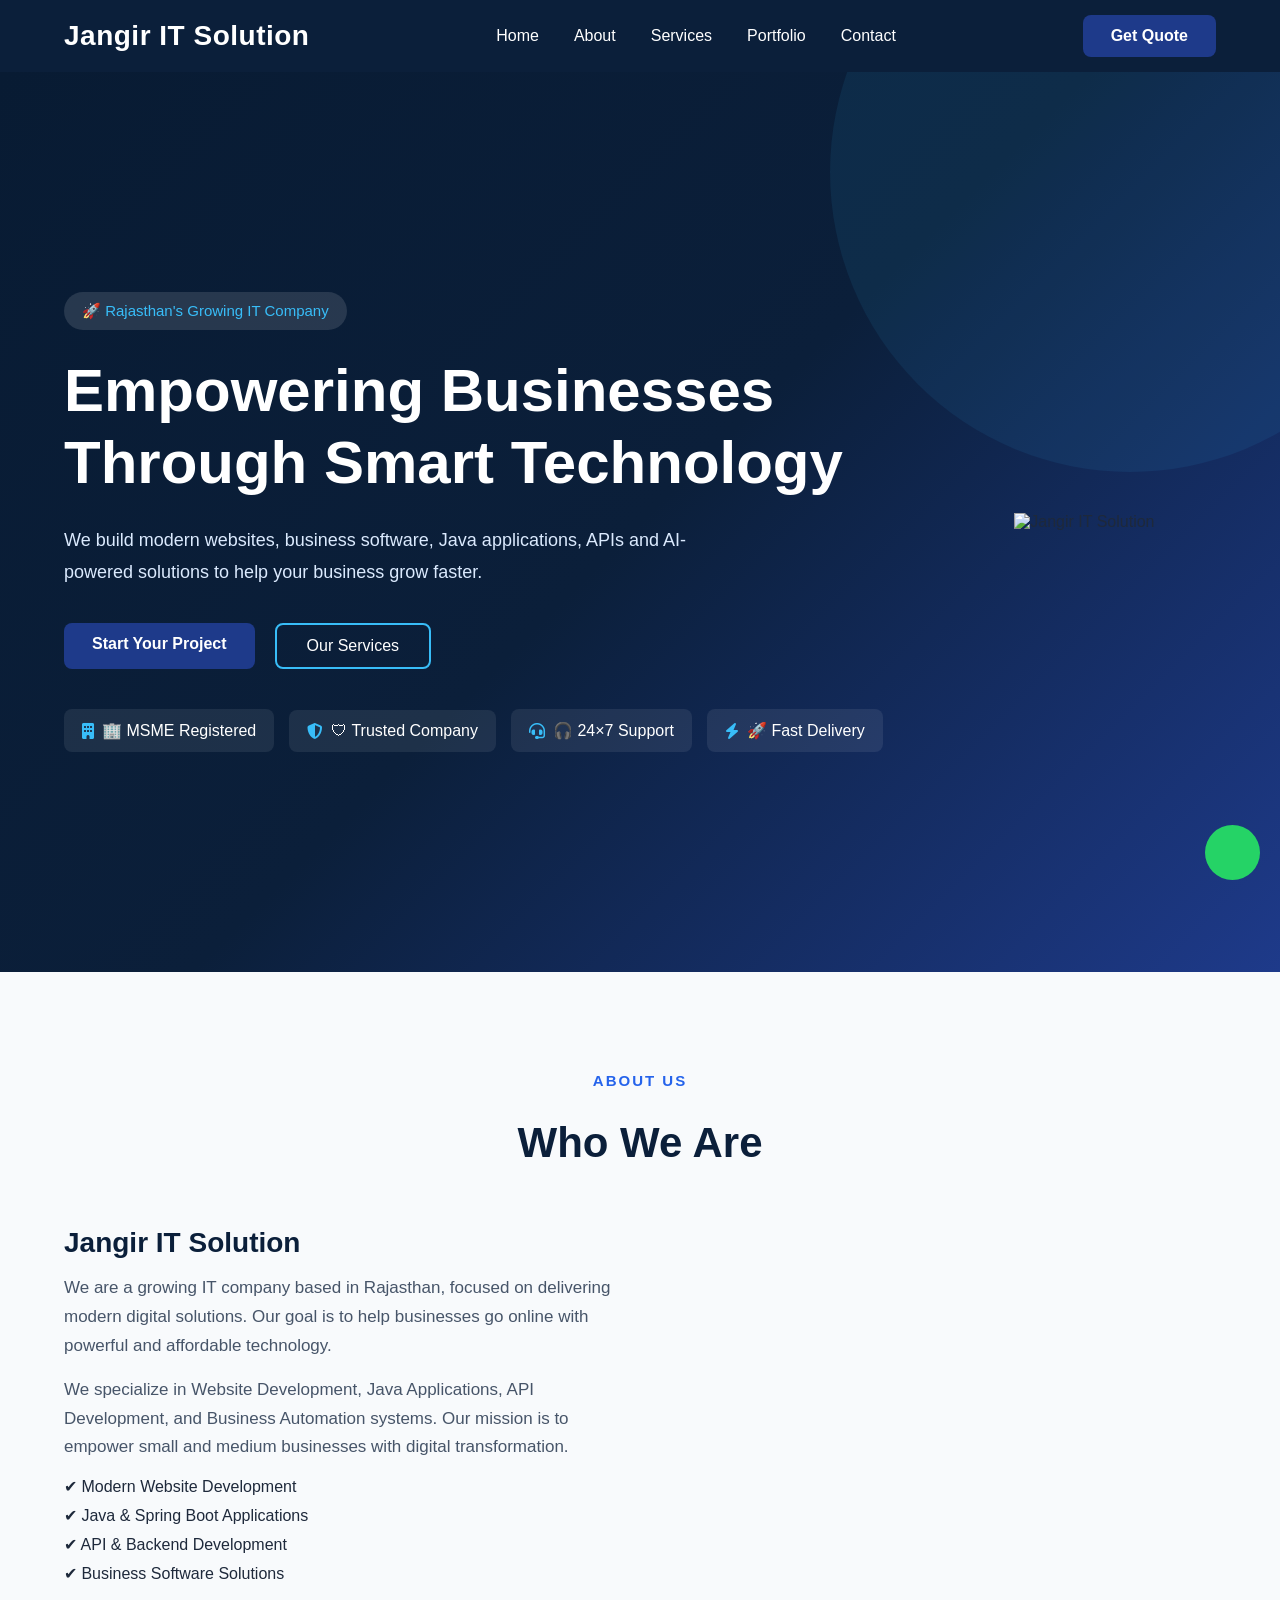
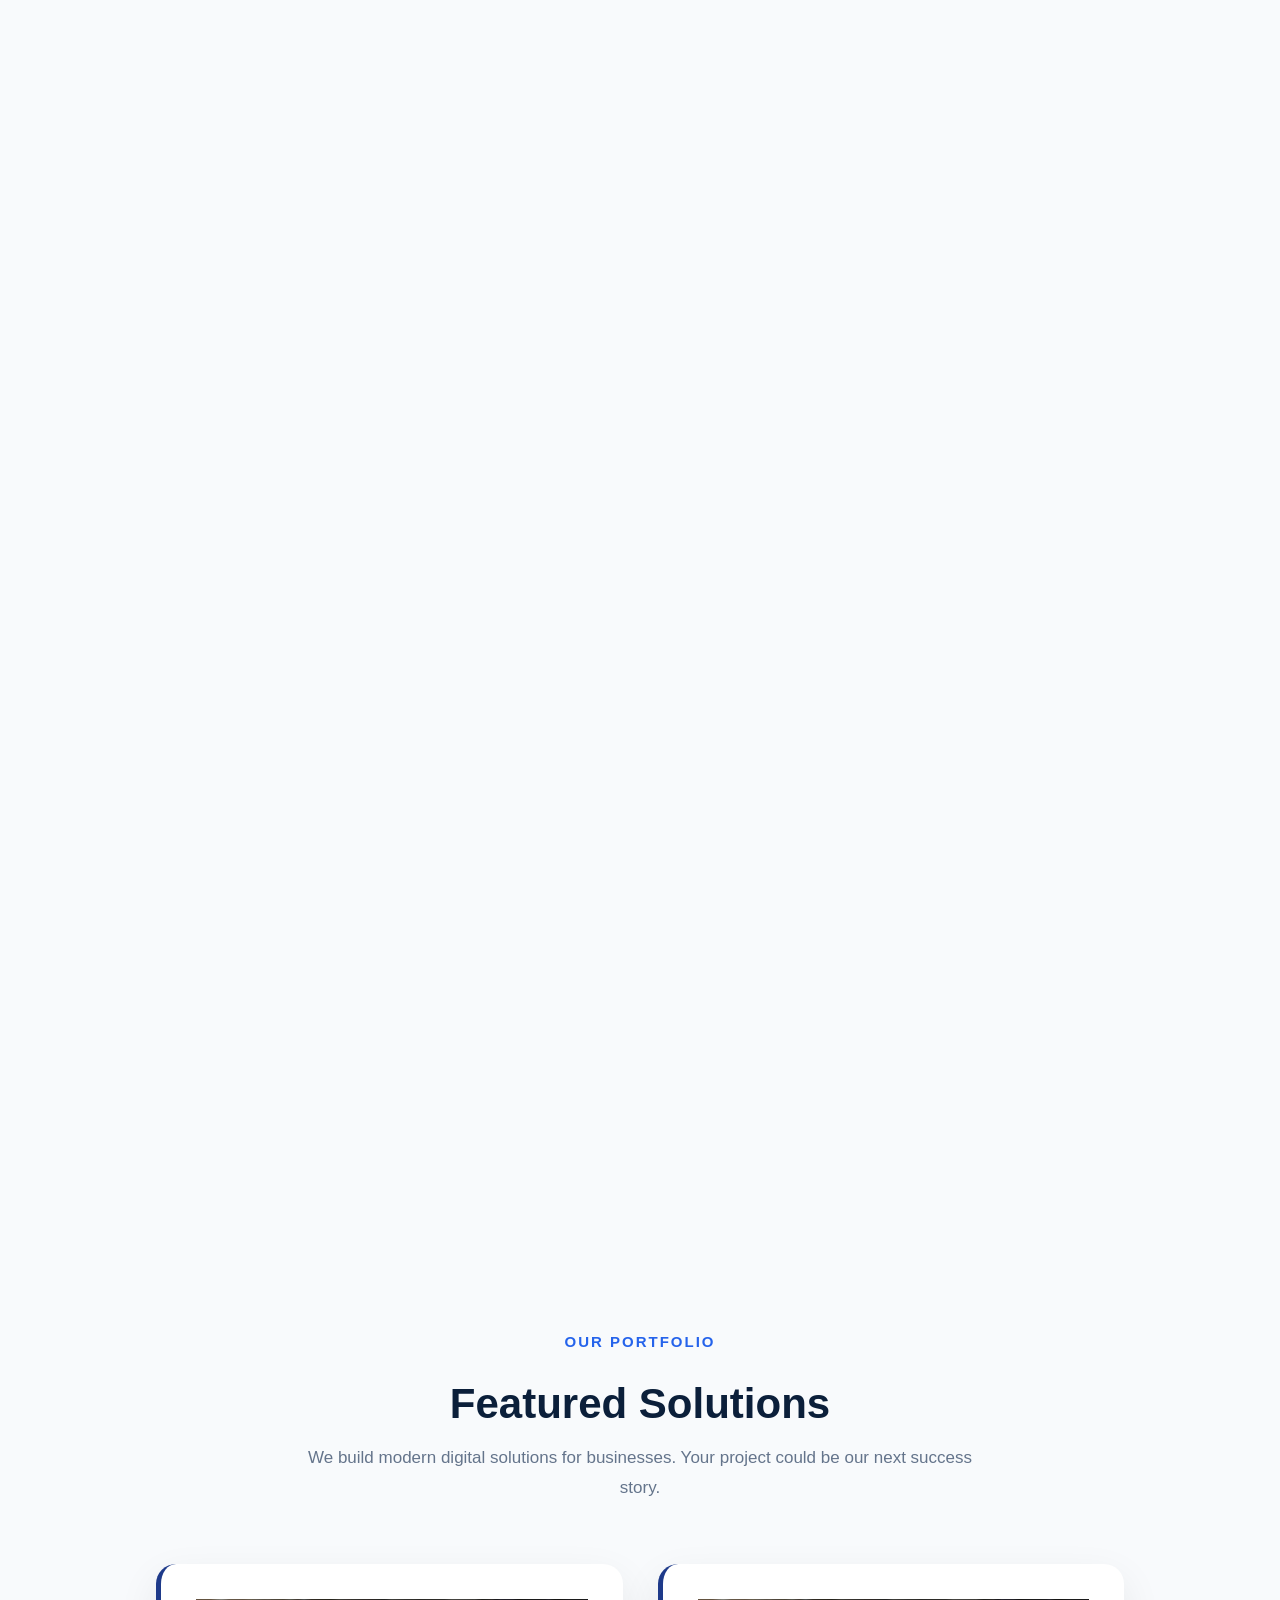
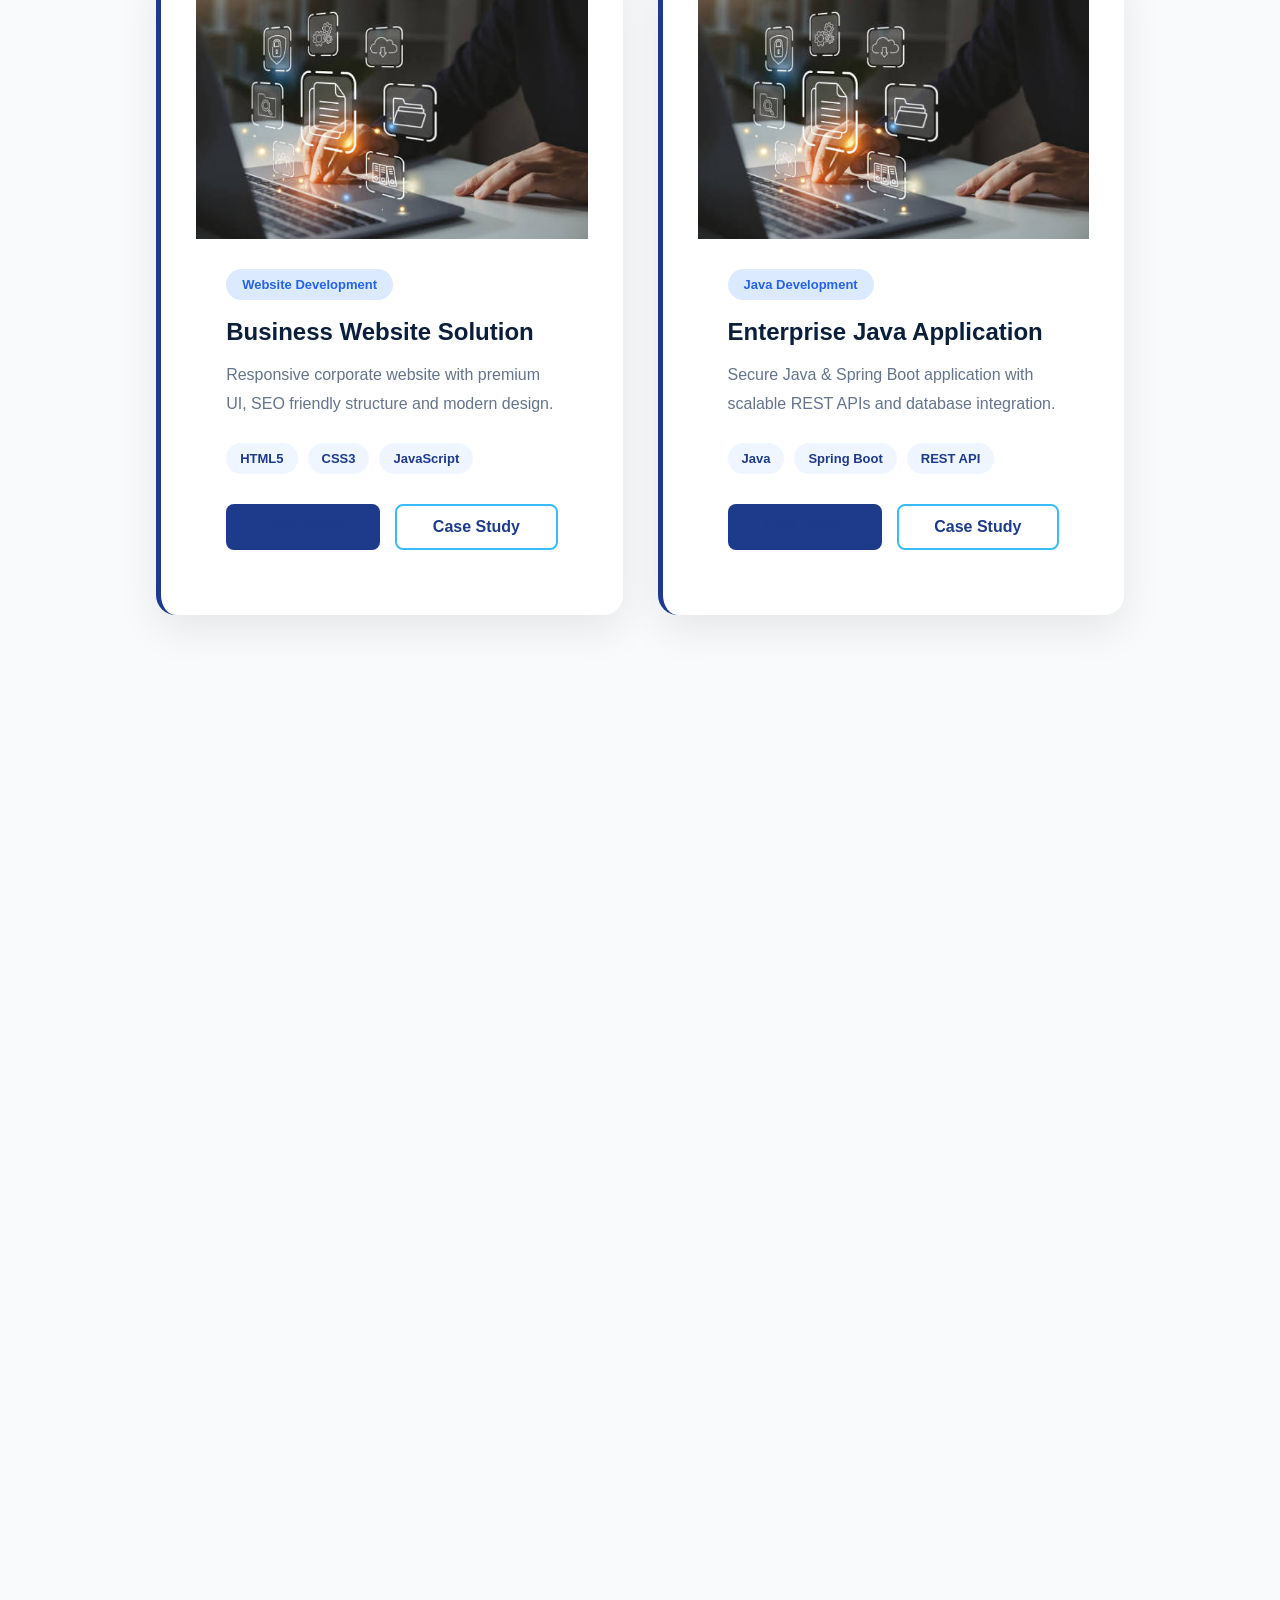
==== commit 4fc46bbf: "Add files via upload" ====
--- a/index.html
+++ b/index.html
@@ -1,929 +1,955 @@
-
-
-<!DOCTYPE html>
-<html lang="en">
-<head>
-    <meta charset="UTF-8">
-<meta name="viewport" content="width=device-width, initial-scale=1.0">
-<title>Jangir IT Solution | Website Development & Digital Marketing</title>
-
-<meta name="description"
-content="Jangir IT Solution provides Website Development, Digital Marketing, Accounting, BPO and Software Development services.">
-
-<meta name="keywords"
-content="Website Development, Digital Marketing, BPO, Accounting, Java Developer, Spring Boot, Rajasthan">
-
-<meta name="author" content="Jangir IT Solution">
-
-<meta property="og:title" content="Jangir IT Solution">
-<meta property="og:description"
-content="Professional IT Solutions for Growing Businesses.">
-<meta property="og:type" content="website">
-
-<!-- favicon -->
-    <link rel="icon" href="assets/icons/ChatGPT Image Jul 6, 2026, 05_49_38 PM.png">
-
-
-    <!-- css  -->
-    <link rel="stylesheet" href="css/style.css">
-    <link rel="stylesheet" href="css/responsive.css">
-
-    <!-- AOS Animation  -->
-    <link rel="stylesheet" href="https://unpkg.com/aos@2.3.4/dist/aos.css">
-</head>
-<script src="https://unpkg.com/aos@2.3.4/dist/aos.js"></script>
-
-<body>
-    <header>
-
-  
-
-    <nav class="navbar">
-
-        <!-- Logo -->
-        <div class="logo">
-            <a href="#">
-                <h2>Jangir <span>IT</span> Solution</h2>
-            </a>
-        </div>
-
-        <!-- Navigation Menu -->
-        <ul class="nav-links">
-            <li><a href="#home" class="active">Home</a></li>
-            <li><a href="#about">About</a></li>
-            <li><a href="#services">Services</a></li>
-            <li><a href="#portfolio">Portfolio</a></li>
-            <li><a href="#contact">Contact</a></li>
-        </ul>
-
-        <!-- CTA Button -->
-        <a href="#contact" class="btn">Get Quote</a>
-
-        <div class="menu-toggle">
-    <i class="fa-solid fa-bars"></i>
-</div>
-
-    </nav>
-
-
-
-</header>
-
-
-<!-- Hero Section Start -->
-
-<section class="hero" id="home">
-
-    <div class="hero-container">
-
-        <!-- Left Content -->
-
-        <div class="hero-content">
-
-            <span class="hero-tag">
-                 🚀 Rajasthan's Growing IT Company
-            </span>
-
-            <h1>
-                Empowering Businesses
-Through Smart
-Technology
-            </h1>
-
-            <p>
-                We build modern websites, business software, Java applications, APIs and AI-powered solutions to help your business grow faster.
-            </p>
-
-            <div class="hero-buttons">
-
-                <a href="#contact" class="btn">
-                    Start Your Project
-                </a>
-
-                <a href="#services" class="btn-outline">
-                    Our Services
-                </a>
-
-            </div>
-
-            <div class="hero-badges">
-
-                <div class="badge">
-                    <i class="fa-solid fa-building"></i>
-                   🏢 MSME Registered
-
-
-                </div>
-
-                <div class="badge">
-                    <i class="fa-solid fa-shield-halved"></i>
-                 
-
-🛡 Trusted Company
-
-
-                </div>
-
-                <div class="badge">
-                    <i class="fa-solid fa-headset"></i>
-                   
-
-🎧 24×7 Support
-                </div>
-
-                <div class="badge">
-                    <i class="fa-solid fa-headset"></i>
-                   
-
-🚀 Fast Delivery
-                </div>
-
-            </div>
-
-        </div>
-
-        <!-- Right Image -->
-
-        <div class="hero-image">
-
-            <img src="assets/images/images.jfif" alt="Jangir IT Solution">
-
-        </div>
-
-    </div>
-
-</section>
-
-<!-- Hero Section End -->
-
-
-<section class="trusted">
-
-</section>
-
-<!-- <section class="about" id="about" data-aos="fade-up">
-
-    <div class="about-container">
-
-        <div class="about-image">
-
-
-    <div class="about-card">
-        <h3>Jangir IT Solution</h3>
-
-        <p>Website Development</p>
-        <p>Java Development</p>
-        <p>API Development</p>
-        <p>AI Automation</p>
-
-        <hr>
-
-        <h4>📍 Fatehpur (Shekhawati)</h4>
-        <h4>📞 8905079206</h4>
-
-    
-
-</div>        </div>
-
-        <div class="about-content">
-
-            <span>About Us</span>
-
-            <h2>
-                Building Digital Solutions
-                That Drive Business Growth
-            </h2>
-
-            <p>
-                Jangir IT Solution is a modern IT company providing
-                Website Development, Java Development, API Development,
-                AI Automation and Business Software Solutions.
-            </p>
-
-            <div class="about-features">
-
-                ✔ Experienced Developers
-
-                ✔ Modern Technologies
-
-                ✔ Affordable Pricing
-
-                ✔ Fast Delivery
-
-            </div>
-
-            <a href="#" class="btn">
-                Know More
-            </a>
-
-        </div>
-
-    </div>
-
-</section> -->
-
-<section class="about" id="about">
-
-    <div class="section-title">
-        <span>About Us</span>
-        <h2>Who We Are</h2>
-    </div>
-
-    <div class="about-container">
-
-        <div class="about-content">
-
-            <h3>Jangir IT Solution</h3>
-
-            <p>
-                We are a growing IT company based in Rajasthan,
-                focused on delivering modern digital solutions.
-                Our goal is to help businesses go online with
-                powerful and affordable technology.
-            </p>
-
-            <p>
-                We specialize in Website Development, Java Applications,
-                API Development, and Business Automation systems.
-                Our mission is to empower small and medium businesses
-                with digital transformation.
-            </p>
-
-            <ul>
-                <li>✔ Modern Website Development</li>
-                <li>✔ Java & Spring Boot Applications</li>
-                <li>✔ API & Backend Development</li>
-                <li>✔ Business Software Solutions</li>
-            </ul>
-
-        </div>
-
-        <div class="about-box">
-
-            <div class="about-card">
-                <h3>1+</h3>
-                <p>Years Experience</p>
-            </div>
-
-            <div class="about-card">
-                <h3>10+</h3>
-                <p>Projects Delivered</p>
-            </div>
-
-            <div class="about-card">
-                <h3>100%</h3>
-                <p>Client Satisfaction</p>
-            </div>
-
-        </div>
-
-    </div>
-
-</section>
-
-<!-- ===========================
-        Services Section
-=========================== -->
-
-<section class="services" id="services" data-aos="fade-up">
-
-    <div class="section-title">
-
-        <span>Our Services</span>
-
-        <h2>Professional IT & Business Solutions</h2>
-
-        <p>
-            We provide reliable technology and business services
-            to help startups, professionals and companies grow
-            with modern solutions.
-        </p>
-
-    </div>
-
-    <div class="services-container">
-
-        <!-- Website Development -->
-
-        <div class="service-card">
-
-            <div class="service-icon">
-                🌐
-            </div>
-
-            <h3>Website Development</h3>
-
-            <p>
-                Professional websites designed for businesses,
-                startups and personal brands.
-            </p>
-
-            <ul>
-
-                <li>✔ Business Website</li>
-                <li>✔ Portfolio Website</li>
-                <li>✔ Landing Page</li>
-                <li>✔ Website Maintenance</li>
-
-            </ul>
-
-            <a href="#" class="service-btn">
-                Learn More →
-            </a>
-
-        </div>
-
-        <!-- Java Development -->
-
-        <div class="service-card">
-
-            <div class="service-icon">
-                ☕
-            </div>
-
-            <h3>Java Development</h3>
-
-            <p>
-                Secure and scalable Java solutions using modern
-                backend technologies.
-            </p>
-
-            <ul>
-
-                <li>✔ Spring Boot</li>
-                <li>✔ REST API</li>
-                <li>✔ Backend Development</li>
-                <li>✔ Database Integration</li>
-
-            </ul>
-
-            <a href="#" class="service-btn">
-                Learn More →
-            </a>
-
-        </div>
-
-        <!-- BPO Services -->
-
-        <div class="service-card">
-
-            <div class="service-icon">
-                🎧
-            </div>
-
-            <h3>BPO Services</h3>
-
-            <p>
-                Customer support and business process outsourcing
-                solutions for growing companies.
-            </p>
-
-            <ul>
-
-                <li>✔ Customer Support</li>
-                <li>✔ Technical Support</li>
-                <li>✔ Voice Process</li>
-                <li>✔ Non-Voice Process</li>
-
-            </ul>
-
-            <a href="#" class="service-btn">
-                Learn More →
-            </a>
-
-        </div>
-
-        <!-- Accounting -->
-
-        <div class="service-card">
-
-            <div class="service-icon">
-                📊
-            </div>
-
-            <h3>Accounting Services</h3>
-
-            <p>
-                Professional accounting solutions to manage your
-                business finances efficiently.
-            </p>
-
-            <ul>
-
-                <li>✔ GST Support</li>
-                <li>✔ Bookkeeping</li>
-                <li>✔ Invoice Management</li>
-                <li>✔ Financial Reports</li>
-
-            </ul>
-
-            <a href="#" class="service-btn">
-                Learn More →
-            </a>
-
-        </div>
-
-    </div>
-
-</section>
-
-<!-- ===========================
-        WHY CHOOSE US
-=========================== -->
-
-<section class="why" id="why" data-aos="zoom-in">
-
-    <div class="section-title">
-
-        <span>Why Choose Us</span>
-
-        <h2>Why Businesses Trust Jangir IT Solution</h2>
-
-        <p>
-            We combine technology, quality and dedicated support
-            to deliver solutions that help businesses grow.
-        </p>
-
-    </div>
-
-    <div class="why-container">
-
-        <div class="why-card">
-            <div class="why-icon">⚡</div>
-            <h3>Fast Delivery</h3>
-            <p>We complete projects on time without compromising quality.</p>
-        </div>
-
-        <div class="why-card">
-            <div class="why-icon">💻</div>
-            <h3>Experienced Team</h3>
-            <p>Professional developers with modern technology expertise.</p>
-        </div>
-
-        <div class="why-card">
-            <div class="why-icon">🎧</div>
-            <h3>24×7 Support</h3>
-            <p>Quick support whenever your business needs assistance.</p>
-        </div>
-
-        <div class="why-card">
-            <div class="why-icon">🔒</div>
-            <h3>Secure Solutions</h3>
-            <p>Reliable and secure applications built for long-term use.</p>
-        </div>
-
-        <div class="why-card">
-            <div class="why-icon">💰</div>
-            <h3>Affordable Pricing</h3>
-            <p>Premium quality services at competitive prices.</p>
-        </div>
-
-        <div class="why-card">
-            <div class="why-icon">🤝</div>
-            <h3>Business Partnership</h3>
-            <p>We focus on building long-term relationships with our clients.</p>
-        </div>
-
-    </div>
-
-</section>
-
-<!--=========================
-      TECHNOLOGY STACK
-==========================-->
-
-<section class="technology" id="technology" data-aos="fade-right">
-
-    <div class="section-title">
-
-        <span>Technology Stack</span>
-
-        <h2>Technologies We Work With</h2>
-
-        <p>
-            We use modern technologies to build secure, scalable and
-            high-performance software solutions for businesses.
-        </p>
-
-    </div>
-
-    <div class="technology-container">
-
-        <div class="tech-card">
-            <i class="fa-brands fa-html5"></i>
-            <h3>HTML5</h3>
-        </div>
-
-        <div class="tech-card">
-            <i class="fa-brands fa-css3-alt"></i>
-            <h3>CSS3</h3>
-        </div>
-
-        <div class="tech-card">
-            <i class="fa-brands fa-js"></i>
-            <h3>JavaScript</h3>
-        </div>
-
-        <div class="tech-card">
-            <i class="fa-brands fa-java"></i>
-            <h3>Java</h3>
-        </div>
-
-        <div class="tech-card">
-            <i class="fa-solid fa-leaf"></i>
-            <h3>Spring Boot</h3>
-        </div>
-
-        <div class="tech-card">
-            <i class="fa-solid fa-database"></i>
-            <h3>MySQL</h3>
-        </div>
-
-        <div class="tech-card">
-            <i class="fa-brands fa-git-alt"></i>
-            <h3>Git</h3>
-        </div>
-
-        <div class="tech-card">
-            <i class="fa-brands fa-github"></i>
-            <h3>GitHub</h3>
-        </div>
-
-    </div>
-
-</section>
-
-<!-- ===========================
-        PORTFOLIO SECTION
-=========================== -->
-
-<!-- ================= Portfolio Section ================= -->
-
-<!-- ================= PORTFOLIO ================= -->
-
-<section class="portfolio" id="portfolio">
-
-    <div class="section-title">
-
-        <span>Our Portfolio</span>
-
-        <h2>Featured Solutions</h2>
-
-        <p>
-            We build modern digital solutions for businesses.
-            Your project could be our next success story.
-        </p>
-
-    </div>
-
-    <div class="portfolio-container">
-
-        <!-- Card 1 -->
-
-        <div class="portfolio-card">
-
-            <div class="portfolio-image">
-
-                <img src="assets/images/images.jfif" alt="Website Development">
-
-            </div>
-
-            <div class="portfolio-content">
-
-                <span class="portfolio-category">
-                    Website Development
-                </span>
-
-                <h3>Business Website Solution</h3>
-
-                <p>
-                    Responsive corporate website with premium UI, SEO friendly structure and modern design.
-                </p>
-
-                <div class="tech-stack">
-
-                    <span>HTML5</span>
-
-                    <span>CSS3</span>
-
-                    <span>JavaScript</span>
-
-                </div>
-
-                <div class="portfolio-footer">
-
-                    <a href="#" class="btn">
-                        Live Demo
-                    </a>
-
-                    <a href="#" class="btn-outline">
-                        Case Study
-                    </a>
-
-                </div>
-
-            </div>
-
-        </div>
-
-        <!-- Card 2 -->
-
-        <div class="portfolio-card">
-
-            <div class="portfolio-image">
-
-                <img src="assets/images/images.jfif" alt="Java Development">
-
-            </div>
-
-            <div class="portfolio-content">
-
-                <span class="portfolio-category">
-                    Java Development
-                </span>
-
-                <h3>Enterprise Java Application</h3>
-
-                <p>
-                    Secure Java & Spring Boot application with scalable REST APIs and database integration.
-                </p>
-
-                <div class="tech-stack">
-
-                    <span>Java</span>
-
-                    <span>Spring Boot</span>
-
-                    <span>REST API</span>
-
-                </div>
-
-                <div class="portfolio-footer">
-
-                    <a href="#" class="btn">
-                        Live Demo
-                    </a>
-
-                    <a href="#" class="btn-outline">
-                        Case Study
-                    </a>
-
-                </div>
-
-            </div>
-
-        </div>
-
-        <!-- Card 3 -->
-
-        <div class="portfolio-card">
-
-            <div class="portfolio-image">
-
-                <img src="assets/images/images.jfif" alt="BPO Services">
-
-            </div>
-
-            <div class="portfolio-content">
-
-                <span class="portfolio-category">
-                    BPO & Accounting
-                </span>
-
-                <h3>Business Support Services</h3>
-
-                <p>
-                    Professional outsourcing and accounting support for growing startups and businesses.
-                </p>
-
-                <div class="tech-stack">
-
-                    <span>BPO</span>
-
-                    <span>Accounting</span>
-
-                    <span>Business</span>
-
-                </div>
-
-                <div class="portfolio-footer">
-
-                    <a href="#" class="btn">
-                        Live Demo
-                    </a>
-
-                    <a href="#" class="btn-outline">
-                        Case Study
-                    </a>
-
-                </div>
-
-            </div>
-
-        </div>
-
-    </div>
-
-</section>
-
-<!-- ===========================
-        STATS SECTION
-=========================== -->
-
-<section class="stats" data-aos="zoom-in-up">
-
-    <div class="stats-container">
-
-        <div class="stat-box">
-            <h2 class="counter" data-target="10">0</h2>
-            <p>Projects Completed</p>
-        </div>
-
-        <div class="stat-box">
-            <h2 class="counter" data-target="5">0</h2>
-            <p>Happy Clients</p>
-        </div>
-
-        <div class="stat-box">
-            <h2 class="counter" data-target="24">0</h2>
-            <p>Support</p>
-        </div>
-
-        <div class="stat-box">
-            <h2 class="counter" data-target="1">0</h2>
-            <p>Years Experience</p>
-        </div>
-
-    </div>
-
-</section>
-
-<!-- ===========================
-        TESTIMONIAL SECTION
-=========================== -->
-
-<section class="testimonial" data-aos="fade-up">
-
-    <div class="section-title">
-        <span>Testimonials</span>
-        <h2>What Our Clients Say</h2>
-        <p>We deliver quality work that helps businesses grow digitally.</p>
-    </div>
-
-    <div class="testimonial-container">
-
-        <div class="testimonial-card">
-            <p>
-                “Jangir IT Solution ne hamara website project time par complete kiya.
-                Design aur performance dono best hai.”
-            </p>
-
-            <h3>Rahul Sharma</h3>
-            <span>Business Owner</span>
-        </div>
-
-        <div class="testimonial-card">
-            <p>
-                “Professional team hai, communication clear tha aur support bhi acha mila.”
-            </p>
-
-            <h3>Ankit Verma</h3>
-            <span>Startup Founder</span>
-        </div>
-
-        <div class="testimonial-card">
-            <p>
-                “Java project bahut smoothly deliver kiya. Highly recommended.”
-            </p>
-
-            <h3>Priya Meena</h3>
-            <span>IT Client</span>
-        </div>
-
-    </div>
-
-</section>
-
-<!-- ===========================
-        CONTACT SECTION
-=========================== -->
-
-<section class="contact" id="contact" data-aos="fade-up">
-
-    <div class="section-title">
-        <span>Contact Us</span>
-        <h2>Get In Touch</h2>
-        <p>Have a project in mind? Let's build something great together.</p>
-    </div>
-
-    <div class="contact-container">
-
-        <!-- Form -->
-        <form class="contact-form" id="contactForm">
-
-            <input type="text" id="name" name="name" placeholder="Your Name" required>
-
-            <input type="email" id="email" name="email" placeholder="Your Email" required>
-
-            <input type="tel" id="phone" name="phone"  placeholder="Phone Number" required>
-
-            <select id="service" name="service" required>
-                <option value="">Select Service</option>
-                <option>Website Development</option>
-                <option>Java Development</option>
-                <option>API Development</option>
-                <option>BPO Services</option>
-                <option>Accounting Software</option>
-            </select>
-
-            <textarea id="message" name="message" rows="5" placeholder="Your Message"></textarea>
-
-            <button type="submit" class="btn">Send Message</button>
-
-        </form>
-
-        <!-- Info -->
-        <div class="contact-info">
-
-            <h3>Contact Information</h3>
-
-            <p>📍 Fatehpur Shekhawati, Sikar, Rajasthan</p>
-            <p>📞 8905079206</p>
-            <p>📧 jangiritsolution01@gmail.com</p>
-
-            <div class="contact-note">
-                <p>We usually respond within 24 hours 🚀</p>
-            </div>
-
-        </div>
-
-    </div>
-
-</section>
-
-<!-- ===========================
-        FOOTER SECTION
-=========================== -->
-
-<footer class="footer" data-aos="fade-in">
-
-    <div class="footer-container">
-
-        <!-- Brand -->
-        <div class="footer-box">
-            <h2>Jangir IT Solution</h2>
-            <p>
-                We build modern websites, Java applications,
-                APIs and digital solutions for businesses.
-            </p>
-        </div>
-
-        <!-- Links -->
-        <div class="footer-box">
-            <h3>Quick Links</h3>
-            <a href="#home">Home</a>
-            <a href="#about">About</a>
-            <a href="#services">Services</a>
-            <a href="#portfolio">Portfolio</a>
-            <a href="#contact">Contact</a>
-        </div>
-
-        <!-- Services -->
-        <div class="footer-box">
-            <h3>Our Services</h3>
-            <a href="#">Website Development</a>
-            <a href="#">Java Development</a>
-            <a href="#">API Development</a>
-            <a href="#">BPO Services</a>
-            <a href="#">Accounting Software</a>
-        </div>
-
-        <!-- Contact -->
-        <div class="footer-box">
-            <h3>Contact</h3>
-            <p>📍 Fatehpur Shekhawati, Rajasthan</p>
-            <p>📞 8905079206</p>
-            <p>📧 jangiritsolution@gmail.com</p>
-        </div>
-
-    </div>
-
-    <div class="footer-bottom">
-        <p>© 2026 Jangir IT Solution. All Rights Reserved.</p>
-    </div>
-
-</footer>
-<a href="https://wa.me/918905079206" class="whatsapp-btn" target="_blank">
-    <i class="fa-brands fa-whatsapp"></i>
-</a>
-<script src="https://unpkg.com/aos@2.3.4/dist/aos.js"></script>
-
-<script>
-  AOS.init({
-    duration: 1000,
-    once: true
-  });
-</script>
-<script src="js/script.js"></script>
-</body>
+<!DOCTYPE html>
+<html lang="en">
+
+<head>
+    <meta charset="UTF-8">
+    <meta name="viewport" content="width=device-width, initial-scale=1.0">
+    
+    <!-- Primary Title -->
+    <title>Jangir IT Solution – Website Development, Hotel Booking System & Java Services</title>
+    
+    <!-- Meta Description -->
+    <meta name="description" content="Jangir IT Solution provides website development, hotel booking systems, Java applications, and BPO services. MSME registered company in Rajasthan. Get a free quote today!">
+    
+    <!-- Keywords -->
+    <meta name="keywords" content="website development, hotel booking system, java development, spring boot, bpo services, digital marketing, rajasthan, sikar">
+    
+    <!-- Author -->
+    <meta name="author" content="Jangir IT Solution">
+    
+    <!-- Robots (Google ko batayein) -->
+    <meta name="robots" content="index, follow">
+    
+    <!-- Open Graph (Social Media Sharing) -->
+    <meta property="og:title" content="Jangir IT Solution – Website & Hotel Booking System Development">
+    <meta property="og:description" content="Professional IT solutions including website development, hotel booking systems, Java applications, and BPO services. MSME registered company in Rajasthan.">
+    <meta property="og:image" content="https://ipawanjangir.github.io/JITS/assets/images/hero.jfif">
+    <meta property="og:url" content="https://ipawanjangir.github.io/JITS/">
+    <meta property="og:type" content="website">
+    
+    <!-- Canonical URL -->
+    <link rel="canonical" href="https://ipawanjangir.github.io/JITS/">
+    
+    <!-- Favicon -->
+    <link rel="icon" href="assets/icons/logo.png">
+    
+    <!-- CSS -->
+    <link rel="stylesheet" href="css/style.css">
+    <link rel="stylesheet" href="css/responsive.css">
+    
+    <!-- AOS Animation -->
+    <link rel="stylesheet" href="https://unpkg.com/aos@2.3.4/dist/aos.css">
+    
+    <!-- Font Awesome Icons -->
+    <link rel="stylesheet" href="https://cdnjs.cloudflare.com/ajax/libs/font-awesome/6.5.1/css/all.min.css">
+</head>
+<!-- <script src="https://unpkg.com/aos@2.3.4/dist/aos.js"></script> -->
+
+<body>
+    <header>
+
+
+
+        <nav class="navbar">
+
+            <!-- Logo -->
+            <div class="logo">
+                <a href="#home">
+                    <h2>Jangir <span>IT</span> Solution</h2>
+                </a>
+            </div>
+
+            <!-- Navigation Menu -->
+            <ul class="nav-links">
+                <li><a href="#home" class="active">Home</a></li>
+                <li><a href="#about">About</a></li>
+                <li><a href="#services">Services</a></li>
+                <li><a href="#portfolio">Portfolio</a></li>
+                <li><a href="#contact">Contact</a></li>
+            </ul>
+
+            <!-- CTA Button -->
+            <a href="#contact" class="btn">Get Quote</a>
+
+            <div class="menu-toggle">
+                <i class="fa-solid fa-bars"></i>
+            </div>
+
+        </nav>
+
+
+
+    </header>
+
+
+    <!-- Hero Section Start -->
+
+    <section class="hero" id="home">
+
+        <div class="hero-container">
+
+            <!-- Left Content -->
+
+            <div class="hero-content">
+
+                <span class="hero-tag">
+                    🚀 Rajasthan's Growing IT Company
+                </span>
+
+                <h1>
+                    Empowering Businesses
+                    Through Smart
+                    Technology
+                </h1>
+
+                <p>
+                    We build modern websites, business software, Java applications, APIs and AI-powered solutions to
+                    help your business grow faster.
+                </p>
+
+                <div class="hero-buttons">
+
+                    <a href="#contact" class="btn">
+                        Start Your Project
+                    </a>
+
+                    <a href="#services" class="btn-outline">
+                        Our Services
+                    </a>
+
+                </div>
+
+                <div class="hero-badges">
+
+                    <div class="badge">
+                        <i class="fa-solid fa-building"></i>
+                        🏢 MSME Registered
+
+
+                    </div>
+
+                    <div class="badge">
+                        <i class="fa-solid fa-shield-halved"></i>
+
+
+                        🛡 Trusted Company
+
+
+                    </div>
+
+                    <div class="badge">
+                        <i class="fa-solid fa-headset"></i>
+
+
+                        🎧 24×7 Support
+                    </div>
+
+                    <div class="badge">
+                        <i class="fa-solid fa-bolt"></i>
+
+
+                        🚀 Fast Delivery
+                    </div>
+
+                </div>
+
+            </div>
+
+            <!-- Right Image -->
+
+            <div class="hero-image">
+
+                <img src="assets/images/hero.jfif" alt="Jangir IT Solution">
+
+            </div>
+
+        </div>
+
+    </section>
+
+    <!-- Hero Section End -->
+
+
+    <section class="trusted">
+
+    </section>
+
+    <!-- <section class="about" id="about" data-aos="fade-up">
+
+    <div class="about-container">
+
+        <div class="about-image">
+
+
+    <div class="about-card">
+        <h3>Jangir IT Solution</h3>
+
+        <p>Website Development</p>
+        <p>Java Development</p>
+        <p>API Development</p>
+        <p>AI Automation</p>
+
+        <hr>
+
+        <h4>📍 Fatehpur (Shekhawati)</h4>
+        <h4>📞 8905079206</h4>
+
+    
+
+</div>        </div>
+
+        <div class="about-content">
+
+            <span>About Us</span>
+
+            <h2>
+                Building Digital Solutions
+                That Drive Business Growth
+            </h2>
+
+            <p>
+                Jangir IT Solution is a modern IT company providing
+                Website Development, Java Development, API Development,
+                AI Automation and Business Software Solutions.
+            </p>
+
+            <div class="about-features">
+
+                ✔ Experienced Developers
+
+                ✔ Modern Technologies
+
+                ✔ Affordable Pricing
+
+                ✔ Fast Delivery
+
+            </div>
+
+            <a href="#" class="btn">
+                Know More
+            </a>
+
+        </div>
+
+    </div>
+
+</section>   -->
+
+    <section class="about" id="about">
+
+        <div class="section-title">
+            <span>About Us</span>
+            <h2>Who We Are</h2>
+        </div>
+
+        <div class="about-container">
+
+            <div class="about-content">
+
+                <h3>Jangir IT Solution</h3>
+
+                <p>
+                    We are a growing IT company based in Rajasthan,
+                    focused on delivering modern digital solutions.
+                    Our goal is to help businesses go online with
+                    powerful and affordable technology.
+                </p>
+
+                <p>
+                    We specialize in Website Development, Java Applications,
+                    API Development, and Business Automation systems.
+                    Our mission is to empower small and medium businesses
+                    with digital transformation.
+                </p>
+
+                <ul>
+                    <li>✔ Modern Website Development</li>
+                    <li>✔ Java & Spring Boot Applications</li>
+                    <li>✔ API & Backend Development</li>
+                    <li>✔ Business Software Solutions</li>
+                </ul>
+
+            </div>
+
+            <div class="about-box">
+
+                <!-- <div class="about-card">
+                    <h3>1+</h3>
+                    <p>Years Experience</p>
+                </div> -->
+
+                <!-- <div class="about-card">
+                    <h3>10+</h3>
+                    <p>Projects Delivered</p>
+                </div> -->
+
+                <!-- <div class="about-card">
+                    <h3>100%</h3>
+                    <p>Client Satisfaction</p>
+                </div> -->
+
+            </div>
+
+        </div>
+
+    </section>
+
+    <!-- ===========================
+        Services Section
+=========================== -->
+
+    <section class="services" id="services" data-aos="fade-up">
+
+        <div class="section-title">
+
+            <span>Our Services</span>
+
+            <h2>Professional IT & Business Solutions</h2>
+
+            <p>
+                We provide reliable technology and business services
+                to help startups, professionals and companies grow
+                with modern solutions.
+            </p>
+
+        </div>
+
+        <div class="services-container">
+
+            <!-- Website Development -->
+
+            <div class="service-card">
+
+                <div class="service-icon">
+                    🌐
+                </div>
+
+                <h3>Website Development</h3>
+
+                <p>
+                    Professional websites designed for businesses,
+                    startups and personal brands.
+                </p>
+
+                <ul>
+
+                    <li>✔ Business Website</li>
+                    <li>✔ Portfolio Website</li>
+                    <li>✔ Landing Page</li>
+                    <li>✔ Website Maintenance</li>
+
+                </ul>
+
+              <a href="#contact" class="service-btn" onclick="document.getElementById('service').value='Website Development'">
+    Learn More →
+</a>
+
+            </div>
+
+            <!-- Java Development -->
+
+            <div class="service-card">
+
+                <div class="service-icon">
+                    ☕
+                </div>
+
+                <h3>Java Development</h3>
+
+                <p>
+                    Secure and scalable Java solutions using modern
+                    backend technologies.
+                </p>
+
+                <ul>
+
+                    <li>✔ Spring Boot</li>
+                    <li>✔ REST API</li>
+                    <li>✔ Backend Development</li>
+                    <li>✔ Database Integration</li>
+
+                </ul>
+
+               <a href="#contact" class="service-btn" onclick="document.getElementById('service').value='Java Development'">
+    Learn More →
+</a>
+
+            </div>
+
+            <!-- BPO Services -->
+
+            <!-- <div class="service-card">
+
+                <div class="service-icon">
+                    🎧
+                </div>
+
+                <h3>BPO Services</h3>
+
+                <p>
+                    Customer support and business process outsourcing
+                    solutions for growing companies.
+                </p>
+
+                <ul>
+
+                    <li>✔ Customer Support</li>
+                    <li>✔ Technical Support</li>
+                    <li>✔ Voice Process</li>
+                    <li>✔ Non-Voice Process</li>
+
+                </ul>
+
+                <a href="#contact" class="service-btn" onclick="document.getElementById('service').value='BPO Services'">
+    Learn More →
+</a>
+
+            </div> -->
+
+            <!-- Accounting -->
+
+            <!-- <div class="service-card">
+
+                <div class="service-icon">
+                    📊
+                </div>
+
+                <h3>Accounting Services</h3>
+
+                <p>
+                    Professional accounting solutions to manage your
+                    business finances efficiently.
+                </p>
+
+                <ul>
+
+                    <li>✔ GST Support</li>
+                    <li>✔ Bookkeeping</li>
+                    <li>✔ Invoice Management</li>
+                    <li>✔ Financial Reports</li>
+
+                </ul>
+
+                <a href="#contact" class="service-btn" onclick="document.getElementById('service').value='Accounting Software'">
+    Learn More →
+</a>
+
+            </div> -->
+
+        </div>
+
+    </section>
+
+    <!-- ===========================
+        WHY CHOOSE US
+=========================== -->
+
+    <section class="why" id="why" data-aos="zoom-in">
+
+        <div class="section-title">
+
+            <span>Why Choose Us</span>
+
+            <h2>Why Businesses Trust Jangir IT Solution</h2>
+
+            <p>
+                We combine technology, quality and dedicated support
+                to deliver solutions that help businesses grow.
+            </p>
+
+        </div>
+
+        <div class="why-container">
+
+            <div class="why-card">
+                <div class="why-icon">⚡</div>
+                <h3>Fast Delivery</h3>
+                <p>We complete projects on time without compromising quality.</p>
+            </div>
+
+            <div class="why-card">
+                <div class="why-icon">💻</div>
+                <h3>Experienced Team</h3>
+                <p>Professional developers with modern technology expertise.</p>
+            </div>
+
+            <div class="why-card">
+                <div class="why-icon">🎧</div>
+                <h3>24×7 Support</h3>
+                <p>Quick support whenever your business needs assistance.</p>
+            </div>
+
+            <div class="why-card">
+                <div class="why-icon">🔒</div>
+                <h3>Secure Solutions</h3>
+                <p>Reliable and secure applications built for long-term use.</p>
+            </div>
+
+            <div class="why-card">
+                <div class="why-icon">💰</div>
+                <h3>Affordable Pricing</h3>
+                <p>Premium quality services at competitive prices.</p>
+            </div>
+
+            <div class="why-card">
+                <div class="why-icon">🤝</div>
+                <h3>Business Partnership</h3>
+                <p>We focus on building long-term relationships with our clients.</p>
+            </div>
+
+        </div>
+
+    </section>
+
+    <!--=========================
+      TECHNOLOGY STACK
+==========================-->
+
+    <section class="technology" id="technology" data-aos="fade-right">
+
+        <div class="section-title">
+
+            <span>Technology Stack</span>
+
+            <h2>Technologies We Work With</h2>
+
+            <p>
+                We use modern technologies to build secure, scalable and
+                high-performance software solutions for businesses.
+            </p>
+
+        </div>
+
+        <div class="technology-container">
+
+            <div class="tech-card">
+                <i class="fa-brands fa-html5"></i>
+                <h3>HTML5</h3>
+            </div>
+
+            <div class="tech-card">
+                <i class="fa-brands fa-css3-alt"></i>
+                <h3>CSS3</h3>
+            </div>
+
+            <div class="tech-card">
+                <i class="fa-brands fa-js"></i>
+                <h3>JavaScript</h3>
+            </div>
+
+            <div class="tech-card">
+                <i class="fa-brands fa-java"></i>
+                <h3>Java</h3>
+            </div>
+
+            <div class="tech-card">
+                <i class="fa-solid fa-leaf"></i>
+                <h3>Spring Boot</h3>
+            </div>
+
+            <div class="tech-card">
+                <i class="fa-solid fa-database"></i>
+                <h3>MySQL</h3>
+            </div>
+
+            <div class="tech-card">
+                <i class="fa-brands fa-git-alt"></i>
+                <h3>Git</h3>
+            </div>
+
+            <div class="tech-card">
+                <i class="fa-brands fa-github"></i>
+                <h3>GitHub</h3>
+            </div>
+
+        </div>
+
+    </section>
+
+    <!-- ===========================
+        PORTFOLIO SECTION
+=========================== -->
+
+    <!-- ================= Portfolio Section ================= -->
+
+    <!-- ================= PORTFOLIO ================= -->
+
+    <section class="portfolio" id="portfolio">
+
+        <div class="section-title">
+
+            <span>Our Portfolio</span>
+
+            <h2>Featured Solutions</h2>
+
+            <p>
+                We build modern digital solutions for businesses.
+                Your project could be our next success story.
+            </p>
+
+        </div>
+
+        <div class="portfolio-container">
+
+            <!-- Card 1 -->
+
+            <div class="portfolio-card">
+
+                <div class="portfolio-image">
+
+                    <img src="assets/images/images.jfif" alt="Website Development">
+
+                </div>
+
+                <div class="portfolio-content">
+
+                    <span class="portfolio-category">
+                        Website Development
+                    </span>
+
+                    <h3>Business Website Solution</h3>
+
+                    <p>
+                        Responsive corporate website with premium UI, SEO friendly structure and modern design.
+                    </p>
+
+                    <div class="tech-stack">
+
+                        <span>HTML5</span>
+
+                        <span>CSS3</span>
+
+                        <span>JavaScript</span>
+
+                    </div>
+
+                    <div class="portfolio-footer">
+
+                        <a href="#" class="btn">
+                            Live Demo
+                        </a>
+
+                        <a href="#" class="btn-outline">
+                            Case Study
+                        </a>
+
+                    </div>
+
+                </div>
+
+            </div>
+
+            <!-- Card 2 -->
+
+            <div class="portfolio-card">
+
+                <div class="portfolio-image">
+
+                    <img src="assets/images/images.jfif" alt="Java Development">
+
+                </div>
+
+                <div class="portfolio-content">
+
+                    <span class="portfolio-category">
+                        Java Development
+                    </span>
+
+                    <h3>Enterprise Java Application</h3>
+
+                    <p>
+                        Secure Java & Spring Boot application with scalable REST APIs and database integration.
+                    </p>
+
+                    <div class="tech-stack">
+
+                        <span>Java</span>
+
+                        <span>Spring Boot</span>
+
+                        <span>REST API</span>
+
+                    </div>
+
+                    <div class="portfolio-footer">
+
+                        <a href="#" class="btn">
+                            Live Demo
+                        </a>
+
+                        <a href="#" class="btn-outline">
+                            Case Study
+                        </a>
+
+                    </div>
+
+                </div>
+
+            </div>
+
+            <!-- Card 3 -->
+
+            <!-- <div class="portfolio-card">
+
+                <div class="portfolio-image">
+
+                    <img src="assets/images/images.jfif" alt="BPO Services">
+
+                </div>
+
+                <div class="portfolio-content">
+
+                    <span class="portfolio-category">
+                        BPO & Accounting
+                    </span>
+
+                    <h3>Business Support Services</h3>
+
+                    <p>
+                        Professional outsourcing and accounting support for growing startups and businesses.
+                    </p>
+
+                    <div class="tech-stack">
+
+                        <span>BPO</span>
+
+                        <span>Accounting</span>
+
+                        <span>Business</span>
+
+                    </div>
+
+                    <div class="portfolio-footer">
+
+                        <a href="#" class="btn">
+                            Live Demo
+                        </a>
+
+                        <a href="#" class="btn-outline">
+                            Case Study
+                        </a>
+
+                    </div>
+
+                </div>
+
+            </div> -->
+
+        </div>
+
+    </section>
+
+    <!-- ===========================
+        STATS SECTION
+=========================== -->
+
+    <section class="stats" data-aos="zoom-in-up">
+
+        <div class="stats-container">
+
+            <div class="stat-box">
+                <h2 class="counter" data-target="10">0</h2>
+                <p>Projects Completed</p>
+            </div>
+
+            <div class="stat-box">
+                <h2 class="counter" data-target="5">0</h2>
+                <p>Happy Clients</p>
+            </div>
+
+            <div class="stat-box">
+                <h2 class="counter" data-target="24">0</h2>
+                <p>Support</p>
+            </div>
+
+            <div class="stat-box">
+                <h2 class="counter" data-target="1">0</h2>
+                <p>Years Experience</p>
+            </div>
+
+        </div>
+
+    </section>
+
+    <!-- ===========================
+        TESTIMONIAL SECTION
+=========================== -->
+
+    <!-- <section class="testimonial" data-aos="fade-up">
+
+        <div class="section-title">
+            <span>Testimonials</span>
+            <h2>What Our Clients Say</h2>
+            <p>We deliver quality work that helps businesses grow digitally.</p>
+        </div>
+
+        <div class="testimonial-container">
+
+            <div class="testimonial-card">
+                <p>
+                    “Jangir IT Solution ne hamara website project time par complete kiya.
+                    Design aur performance dono best hai.”
+                </p>
+
+                <h3>Rahul Sharma</h3>
+                <span>Business Owner</span>
+            </div>
+
+            <div class="testimonial-card">
+                <p>
+                    “Professional team hai, communication clear tha aur support bhi acha mila.”
+                </p>
+
+                <h3>Ankit Verma</h3>
+                <span>Startup Founder</span>
+            </div>
+
+            <div class="testimonial-card">
+                <p>
+                    “Java project bahut smoothly deliver kiya. Highly recommended.”
+                </p>
+
+                <h3>Priya Meena</h3>
+                <span>IT Client</span>
+            </div>
+
+        </div>
+
+    </section> -->
+
+    <!-- ===========================
+        CONTACT SECTION
+=========================== -->
+
+    <section class="contact" id="contact" data-aos="fade-up">
+
+        <div class="section-title">
+            <span>Contact Us</span>
+            <h2>Get In Touch</h2>
+            <p>Have a project in mind? Let's build something great together.</p>
+        </div>
+
+        <div class="contact-container">
+
+            <!-- Form -->
+            <form class="contact-form" id="contactForm">
+
+                <div class="form-group">
+                    <input type="text" id="name" name="name" placeholder=" " required>
+                    <label for="name">Your Name</label>
+                </div>
+
+                <div class="form-group">
+                    <input type="email" id="email" name="email" placeholder=" " required>
+                    <label for="email">Your Email</label>
+                </div>
+
+                <div class="form-group">
+                    <input type="tel" id="phone" name="phone" placeholder=" " required>
+                    <label for="phone">Phone Number</label>
+                </div>
+
+                <select id="service" name="service" required>
+                    <option value="">Select Service</option>
+                    <option>Website Development</option>
+                    <option>Java Development</option>
+                    <option>API Development</option>
+                    <!-- <option>BPO Services</option>
+                    <option>Accounting Software</option> -->
+                </select>
+
+                <div class="form-group">
+                    <textarea id="message" name="message" rows="5" placeholder=" Enter Your Message " minlength="10"
+                        maxlength="1000" required></textarea>
+                    <label for="message">Your Message</label>
+                </div>
+
+                <button type="submit" class="btn">Send Message</button>
+
+            </form>
+
+            <!-- Info -->
+            <div class="contact-info">
+
+                <h3>Contact Information</h3>
+
+                <p>📍 Fatehpur Shekhawati, Sikar, Rajasthan</p>
+                <p>📞 8905079206</p>
+                <p>📧 jangiritsolution01@gmail.com</p>
+
+                <div class="contact-note">
+                    <p>We usually respond within 24 hours 🚀</p>
+                </div>
+
+            </div>
+
+        </div>
+
+    </section>
+
+    <!-- ===========================
+        FOOTER SECTION
+=========================== -->
+
+    <footer class="footer" data-aos="fade-in">
+
+        <div class="footer-container">
+
+            <!-- Brand -->
+            <div class="footer-box">
+                <h2>Jangir IT Solution</h2>
+                <p>
+                    We build modern websites, Java applications,
+                    APIs and digital solutions for businesses.
+                </p>
+            </div>
+
+            <!-- Links -->
+            <div class="footer-box">
+                <h3>Quick Links</h3>
+                <a href="#home">Home</a>
+                <a href="#about">About</a>
+                <a href="#services">Services</a>
+                <a href="#portfolio">Portfolio</a>
+                <a href="#contact">Contact</a>
+            </div>
+
+            <!-- Services -->
+            <div class="footer-box">
+                <h3>Our Services</h3>
+                <a href="#">Website Development</a>
+                <a href="#">Java Development</a>
+                <a href="#">API Development</a>
+                <!-- <a href="#">BPO Services</a>
+                <a href="#">Accounting Software</a> -->
+            </div>
+
+            <!-- Contact -->
+            <div class="footer-box">
+                <h3>Contact</h3>
+                <p>📍 Fatehpur Shekhawati Sikar, Rajasthan</p>
+                <p>📞 8905079206</p>
+                <p>📧 jangiritsolution01@gmail.com</p>
+            </div>
+
+        </div>
+
+        <div class="footer-bottom">
+            <p>© 2026 Jangir IT Solution. All Rights Reserved.</p>
+        </div>
+
+    </footer>
+    <a href="https://wa.me/918905079206" class="whatsapp-btn" target="_blank" rel="noopener noreferrer"
+        aria-label="Chat with Jangir IT Solution on WhatsApp">
+        <script src="https://unpkg.com/aos@2.3.4/dist/aos.js"></script>
+
+        <!-- <script>
+        AOS.init({
+            duration: 1000,
+            once: true
+        });
+    </script> -->
+        <script src="js/script.js"></script>
+</body>
+
 </html>
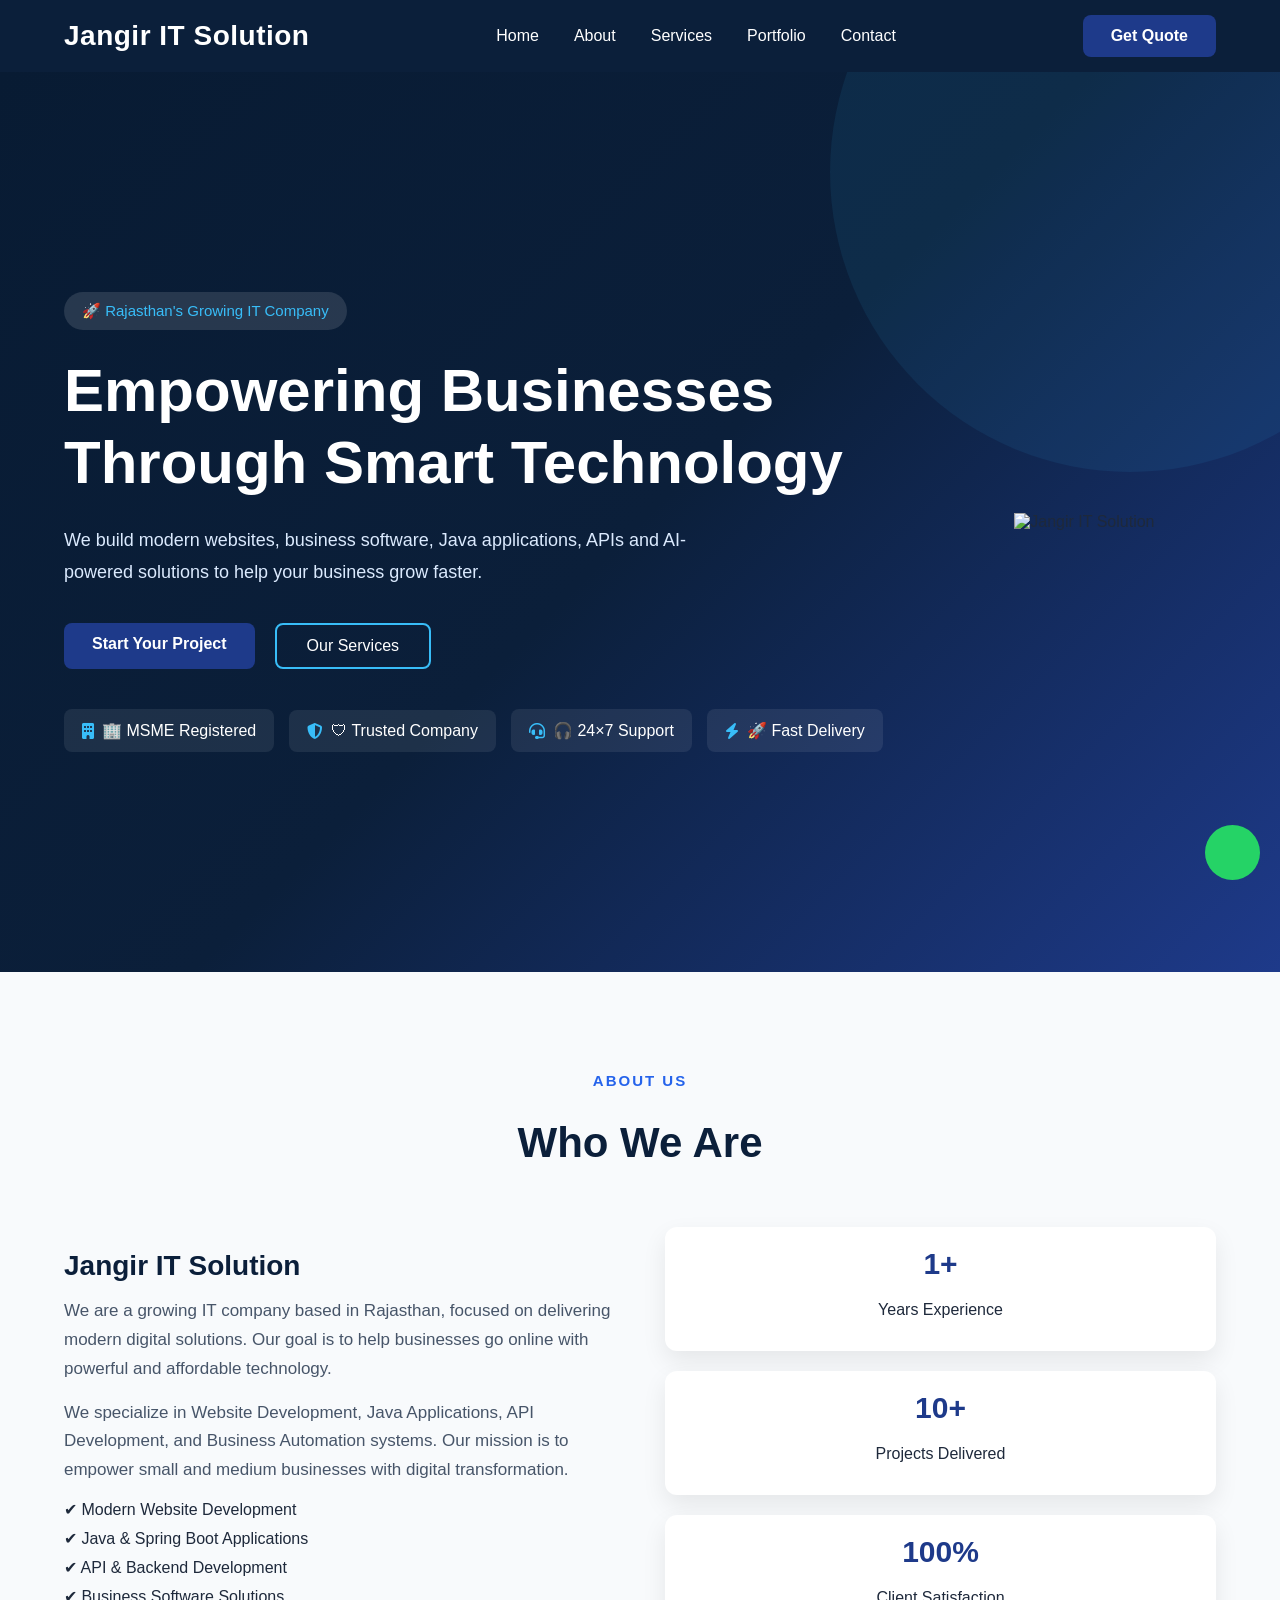
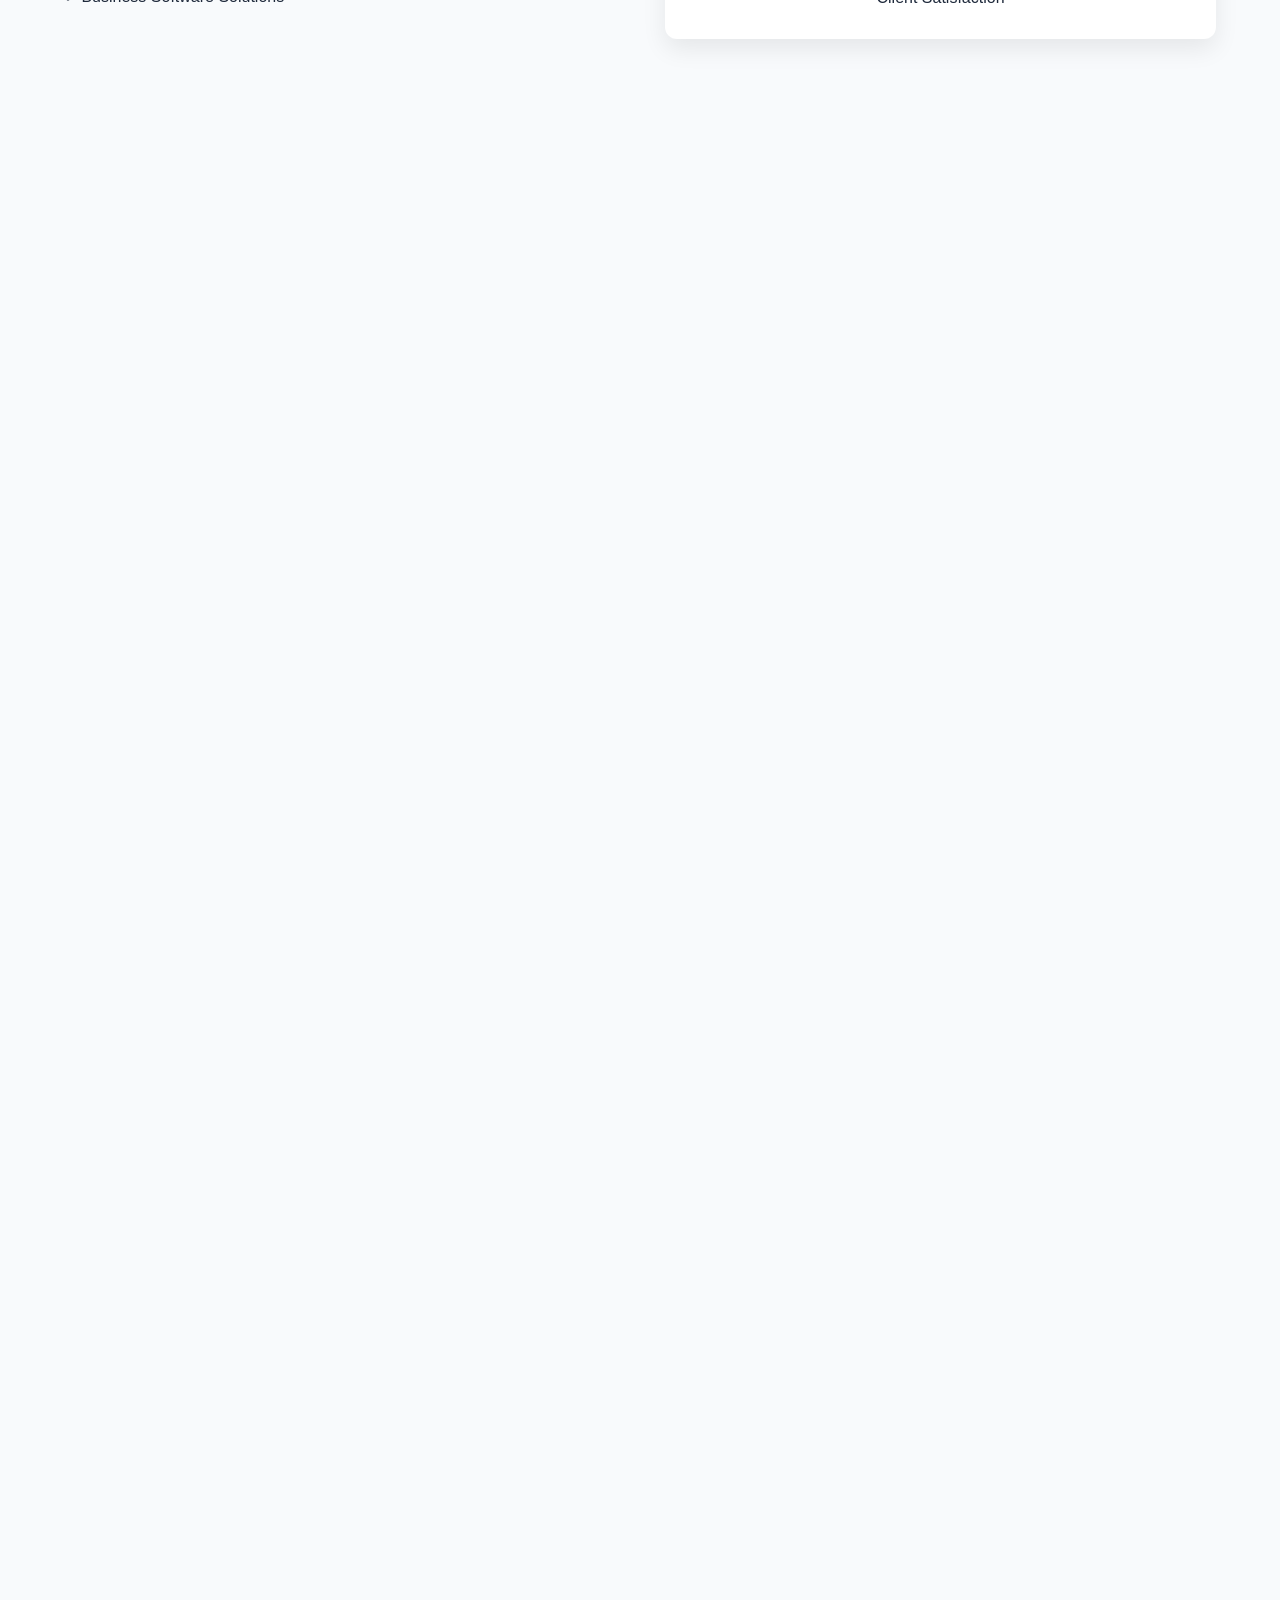
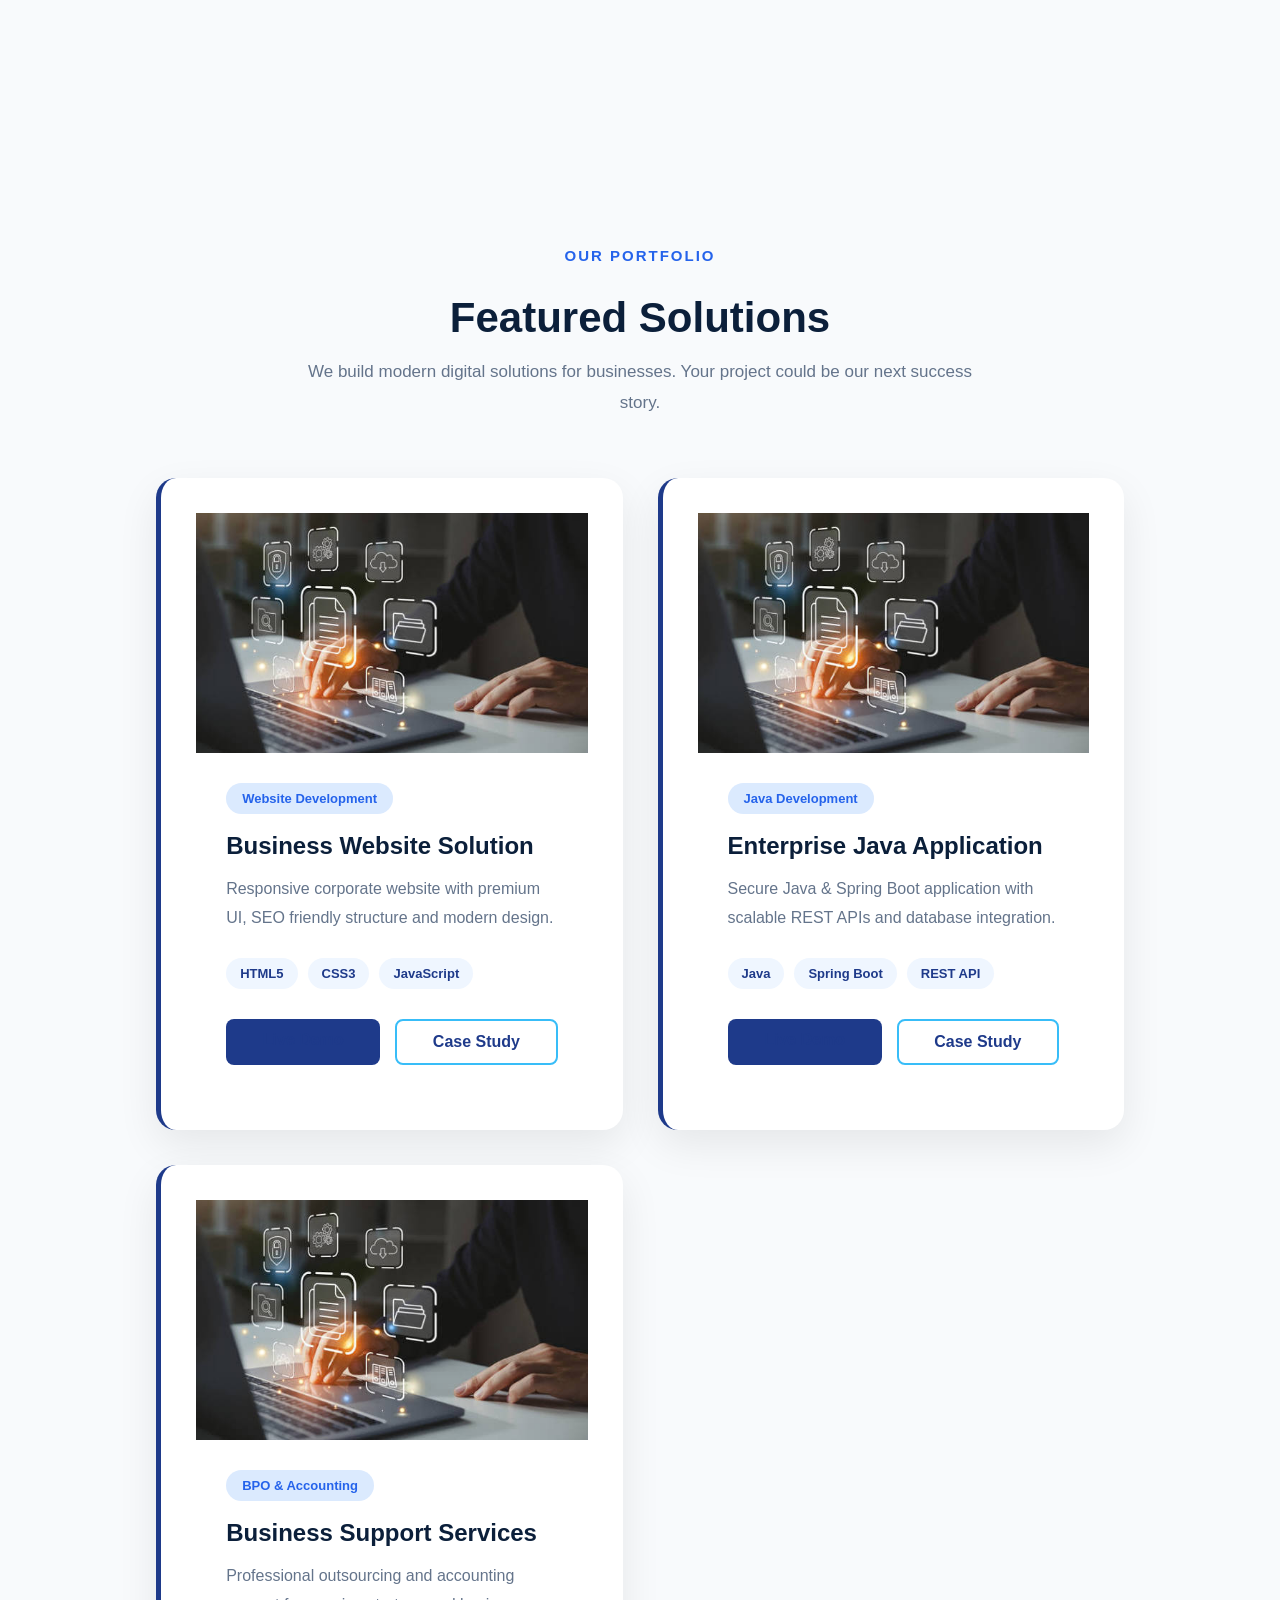
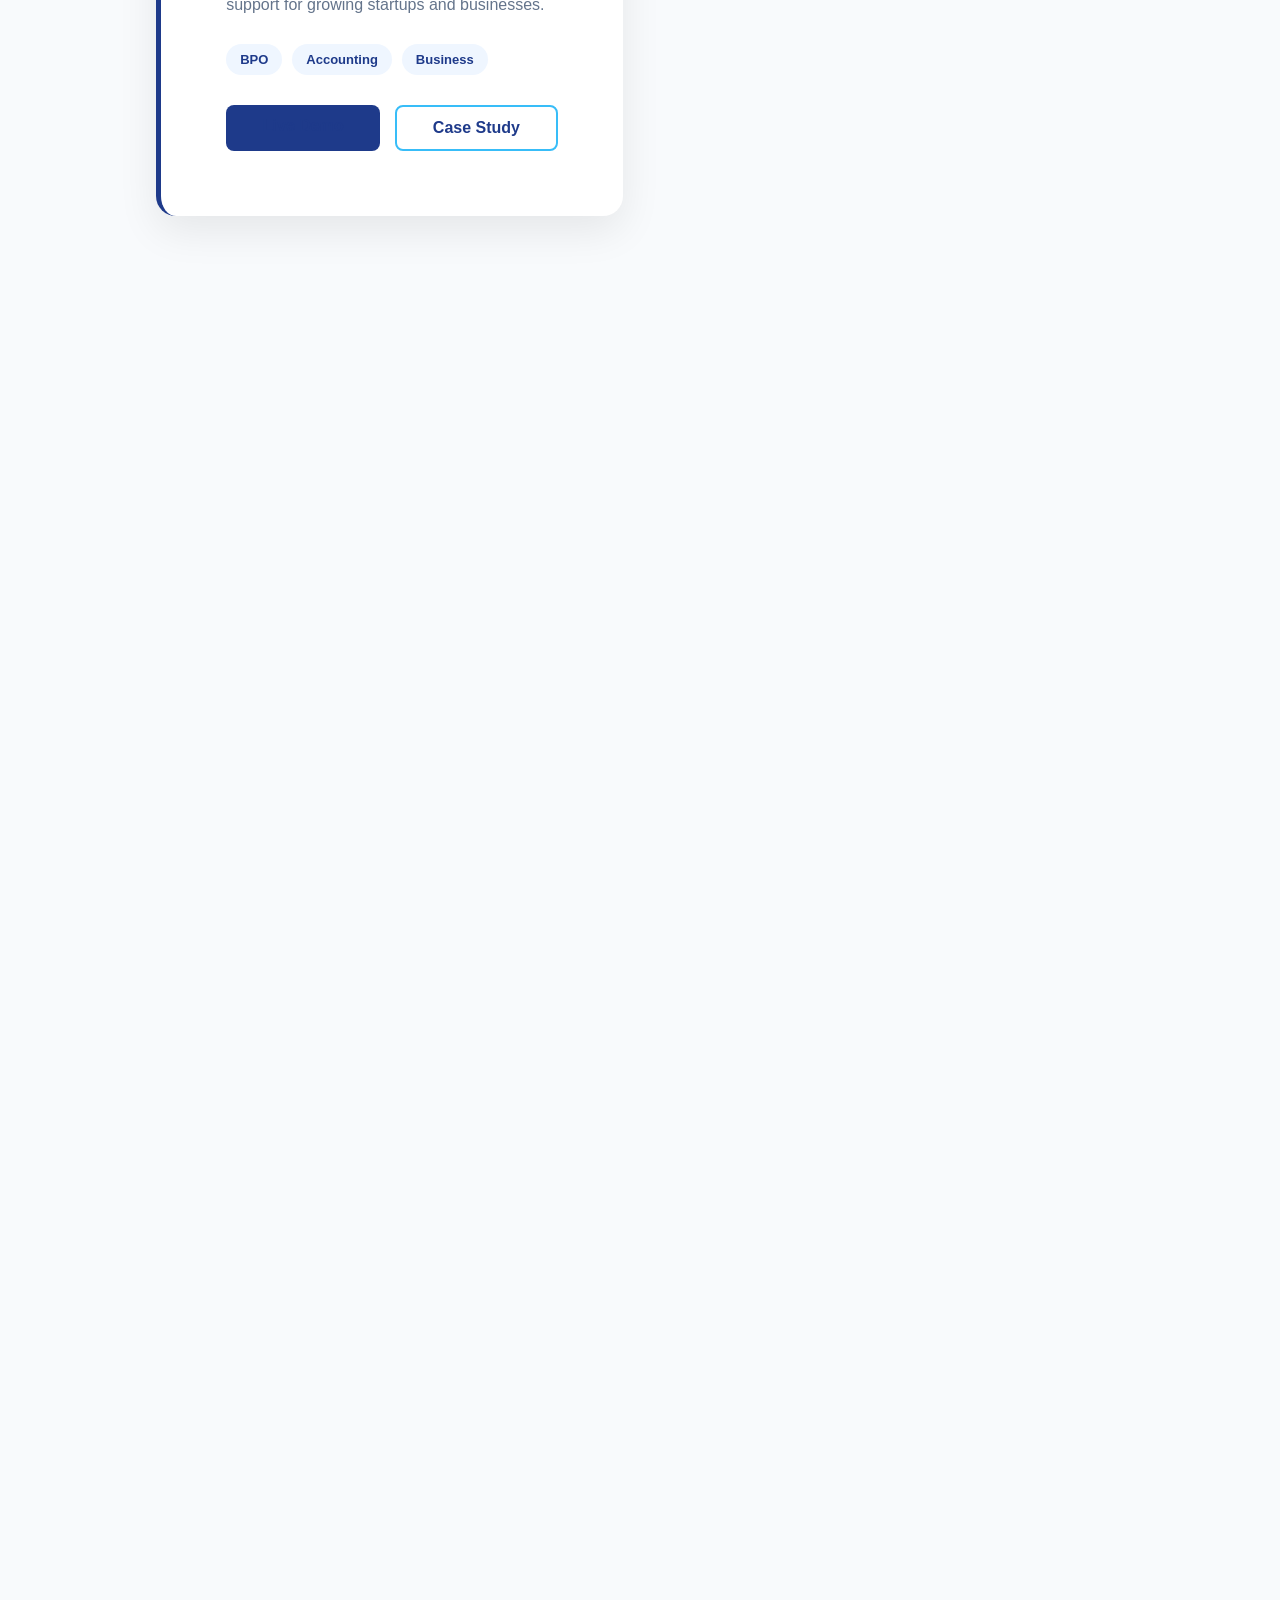
==== commit bd91d71e: "Add files via upload" ====
--- a/index.html
+++ b/index.html
@@ -4,42 +4,45 @@
 <head>
     <meta charset="UTF-8">
     <meta name="viewport" content="width=device-width, initial-scale=1.0">
-    
+
     <!-- Primary Title -->
     <title>Jangir IT Solution – Website Development, Hotel Booking System & Java Services</title>
-    
+
     <!-- Meta Description -->
-    <meta name="description" content="Jangir IT Solution provides website development, hotel booking systems, Java applications, and BPO services. MSME registered company in Rajasthan. Get a free quote today!">
-    
+    <meta name="description"
+        content="Jangir IT Solution provides website development, hotel booking systems, Java applications, and BPO services. MSME registered company in Rajasthan. Get a free quote today!">
+
     <!-- Keywords -->
-    <meta name="keywords" content="website development, hotel booking system, java development, spring boot, bpo services, digital marketing, rajasthan, sikar">
-    
+    <meta name="keywords"
+        content="website development, hotel booking system, java development, spring boot, bpo services, digital marketing, rajasthan, sikar">
+
     <!-- Author -->
     <meta name="author" content="Jangir IT Solution">
-    
+
     <!-- Robots (Google ko batayein) -->
     <meta name="robots" content="index, follow">
-    
+
     <!-- Open Graph (Social Media Sharing) -->
     <meta property="og:title" content="Jangir IT Solution – Website & Hotel Booking System Development">
-    <meta property="og:description" content="Professional IT solutions including website development, hotel booking systems, Java applications, and BPO services. MSME registered company in Rajasthan.">
+    <meta property="og:description"
+        content="Professional IT solutions including website development, hotel booking systems, Java applications, and BPO services. MSME registered company in Rajasthan.">
     <meta property="og:image" content="https://ipawanjangir.github.io/JITS/assets/images/hero.jfif">
     <meta property="og:url" content="https://ipawanjangir.github.io/JITS/">
     <meta property="og:type" content="website">
-    
+
     <!-- Canonical URL -->
     <link rel="canonical" href="https://ipawanjangir.github.io/JITS/">
-    
+
     <!-- Favicon -->
     <link rel="icon" href="assets/icons/logo.png">
-    
+
     <!-- CSS -->
     <link rel="stylesheet" href="css/style.css">
     <link rel="stylesheet" href="css/responsive.css">
-    
+
     <!-- AOS Animation -->
     <link rel="stylesheet" href="https://unpkg.com/aos@2.3.4/dist/aos.css">
-    
+
     <!-- Font Awesome Icons -->
     <link rel="stylesheet" href="https://cdnjs.cloudflare.com/ajax/libs/font-awesome/6.5.1/css/all.min.css">
 </head>
@@ -273,20 +276,20 @@
 
             <div class="about-box">
 
-                <!-- <div class="about-card">
+                <div class="about-card">
                     <h3>1+</h3>
                     <p>Years Experience</p>
-                </div> -->
-
-                <!-- <div class="about-card">
+                </div>
+
+                <div class="about-card">
                     <h3>10+</h3>
                     <p>Projects Delivered</p>
-                </div> -->
-
-                <!-- <div class="about-card">
+                </div>
+
+                <div class="about-card">
                     <h3>100%</h3>
                     <p>Client Satisfaction</p>
-                </div> -->
+                </div>
 
             </div>
 
@@ -340,9 +343,10 @@
 
                 </ul>
 
-              <a href="#contact" class="service-btn" onclick="document.getElementById('service').value='Website Development'">
-    Learn More →
-</a>
+                <a href="#contact" class="service-btn"
+                    onclick="document.getElementById('service').value='Website Development'">
+                    Learn More →
+                </a>
 
             </div>
 
@@ -370,15 +374,16 @@
 
                 </ul>
 
-               <a href="#contact" class="service-btn" onclick="document.getElementById('service').value='Java Development'">
-    Learn More →
-</a>
+                <a href="#contact" class="service-btn"
+                    onclick="document.getElementById('service').value='Java Development'">
+                    Learn More →
+                </a>
 
             </div>
 
             <!-- BPO Services -->
 
-            <!-- <div class="service-card">
+            <div class="service-card">
 
                 <div class="service-icon">
                     🎧
@@ -400,15 +405,16 @@
 
                 </ul>
 
-                <a href="#contact" class="service-btn" onclick="document.getElementById('service').value='BPO Services'">
-    Learn More →
-</a>
-
-            </div> -->
+                <a href="#contact" class="service-btn"
+                    onclick="document.getElementById('service').value='BPO Services'">
+                    Learn More →
+                </a>
+
+            </div>
 
             <!-- Accounting -->
 
-            <!-- <div class="service-card">
+            <div class="service-card">
 
                 <div class="service-icon">
                     📊
@@ -430,11 +436,12 @@
 
                 </ul>
 
-                <a href="#contact" class="service-btn" onclick="document.getElementById('service').value='Accounting Software'">
-    Learn More →
-</a>
-
-            </div> -->
+                <a href="#contact" class="service-btn"
+                    onclick="document.getElementById('service').value='Accounting Software'">
+                    Learn More →
+                </a>
+
+            </div>
 
         </div>
 
@@ -689,7 +696,7 @@
 
             <!-- Card 3 -->
 
-            <!-- <div class="portfolio-card">
+            <div class="portfolio-card">
 
                 <div class="portfolio-image">
 
@@ -733,7 +740,7 @@
 
                 </div>
 
-            </div> -->
+            </div>
 
         </div>
 
@@ -775,7 +782,7 @@
         TESTIMONIAL SECTION
 =========================== -->
 
-    <!-- <section class="testimonial" data-aos="fade-up">
+    <section class="testimonial" data-aos="fade-up">
 
         <div class="section-title">
             <span>Testimonials</span>
@@ -815,7 +822,7 @@
 
         </div>
 
-    </section> -->
+    </section>
 
     <!-- ===========================
         CONTACT SECTION
@@ -854,8 +861,8 @@
                     <option>Website Development</option>
                     <option>Java Development</option>
                     <option>API Development</option>
-                    <!-- <option>BPO Services</option>
-                    <option>Accounting Software</option> -->
+                    <option>BPO Services</option>
+                    <option>Accounting Software</option>
                 </select>
 
                 <div class="form-group">
@@ -920,8 +927,8 @@
                 <a href="#">Website Development</a>
                 <a href="#">Java Development</a>
                 <a href="#">API Development</a>
-                <!-- <a href="#">BPO Services</a>
-                <a href="#">Accounting Software</a> -->
+                <a href="#">BPO Services</a>
+                <a href="#">Accounting Software</a>
             </div>
 
             <!-- Contact -->
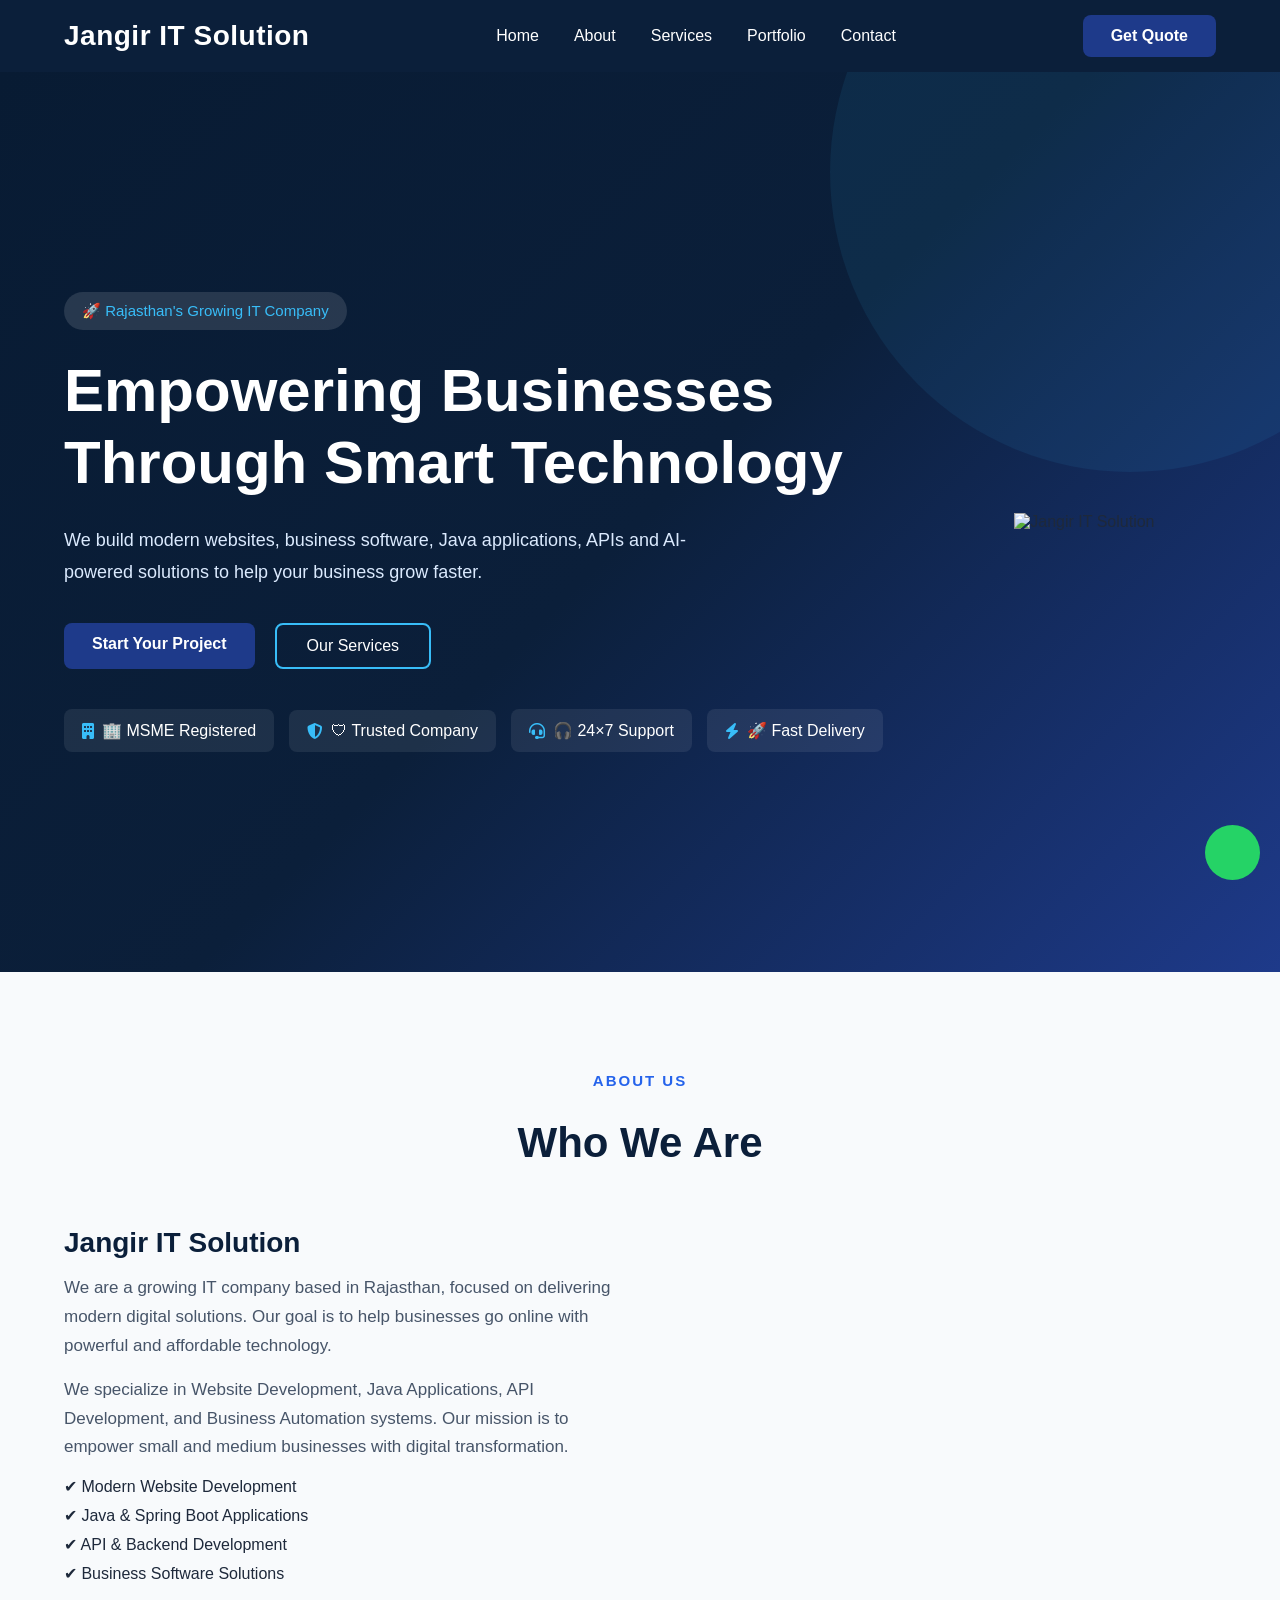
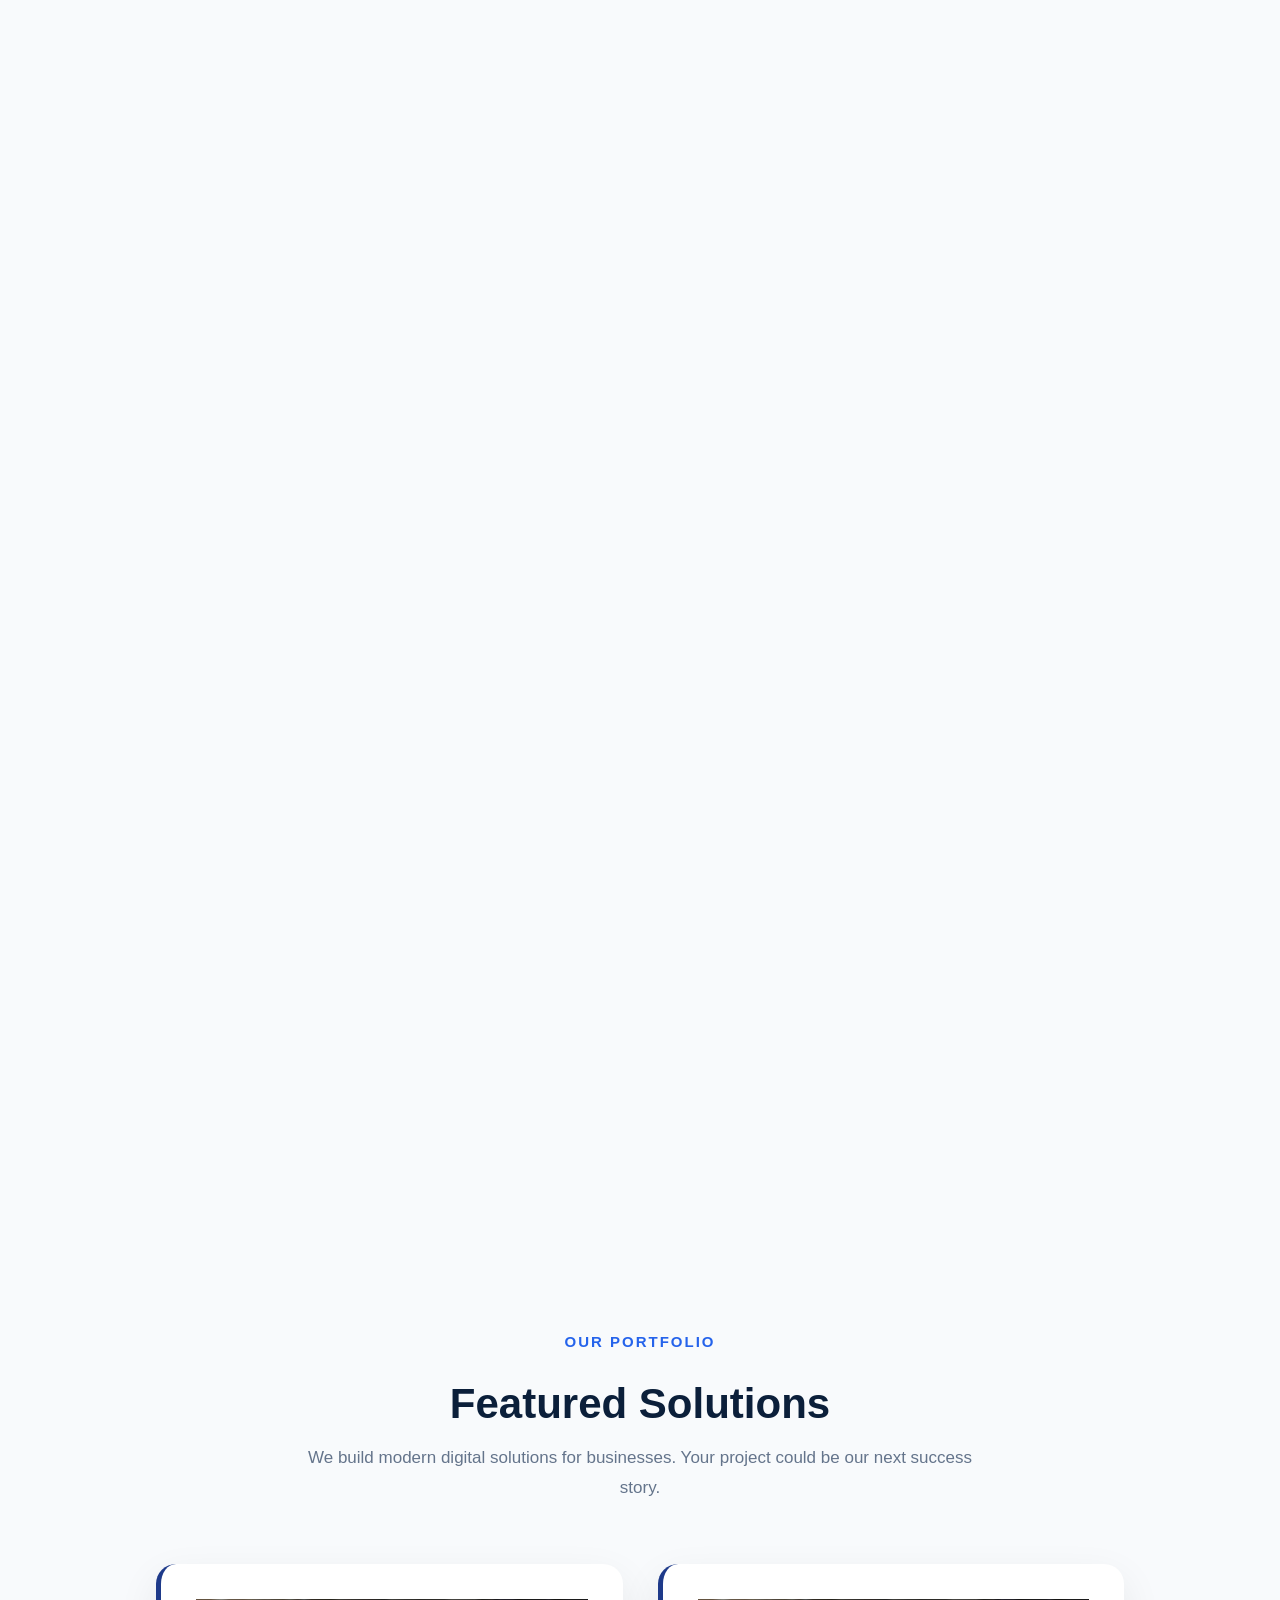
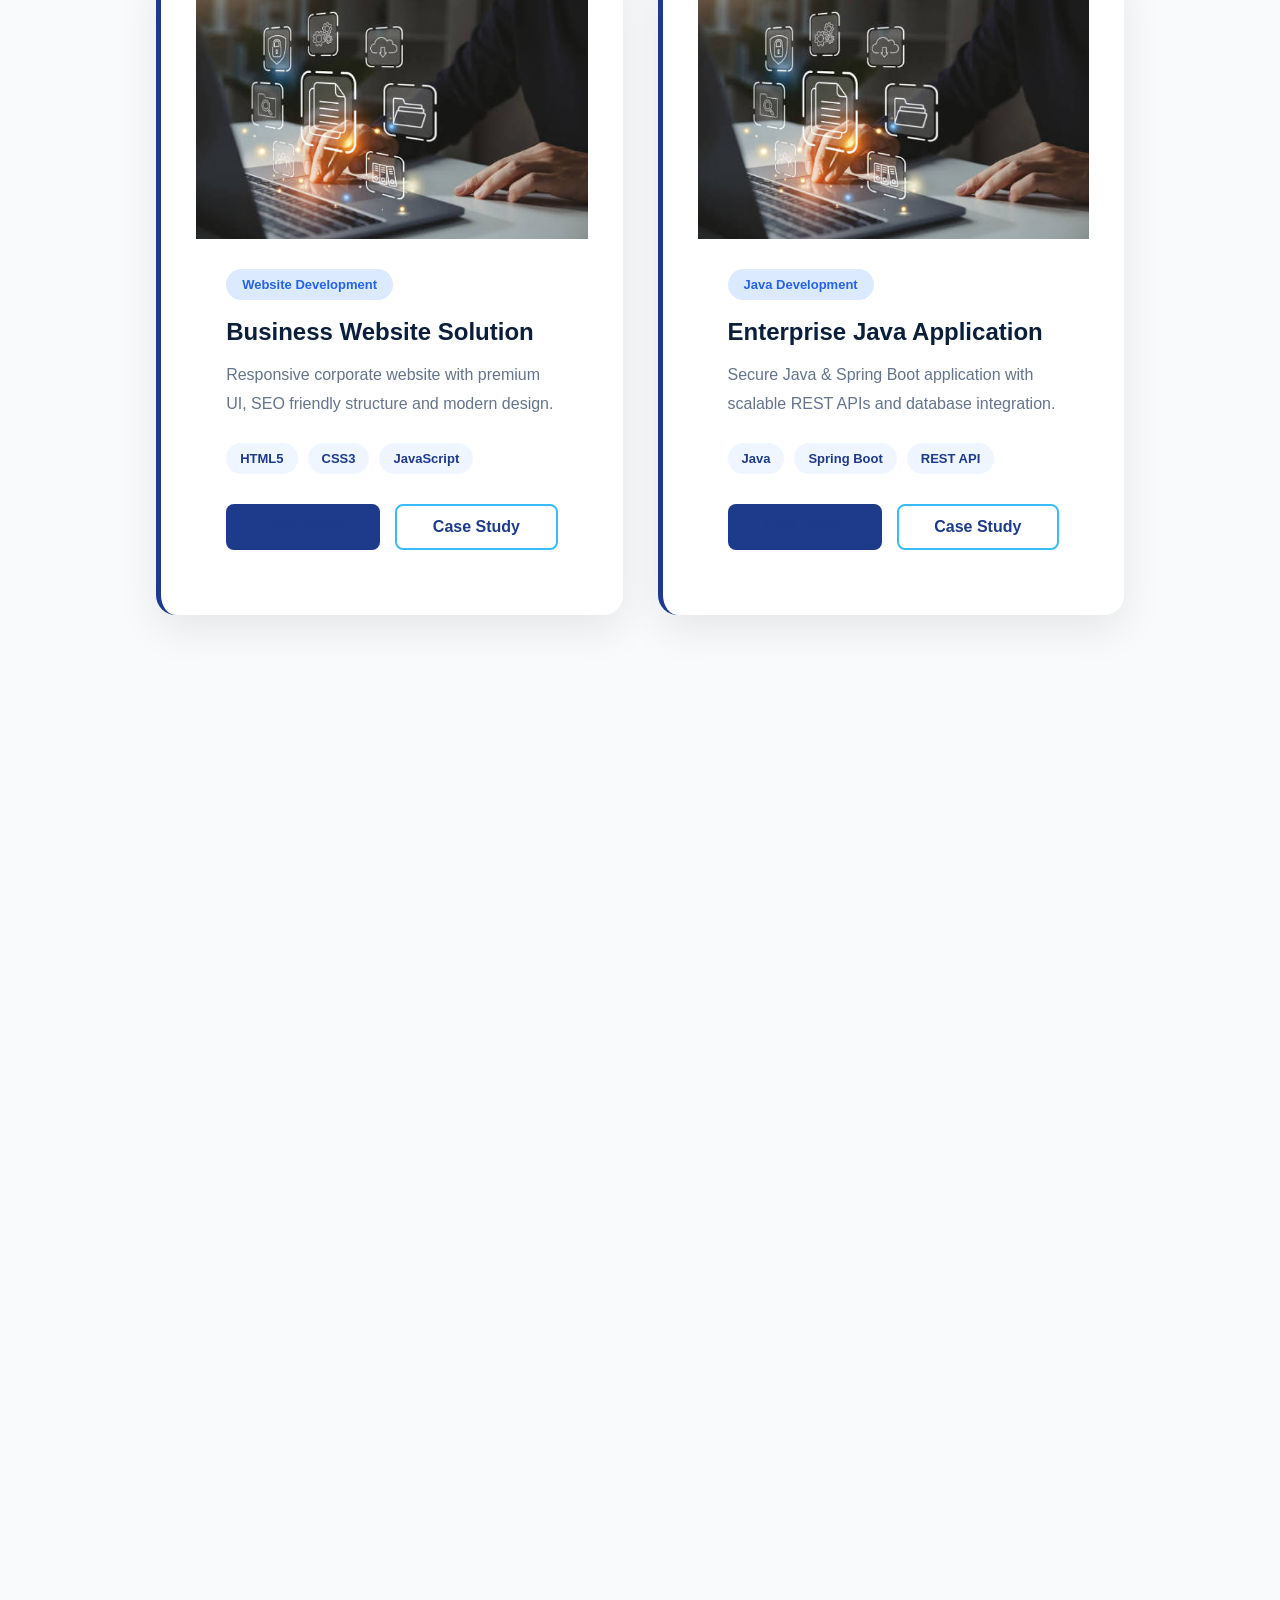
==== commit 33e0f7e2: "Add files via upload" ====
--- a/index.html
+++ b/index.html
@@ -276,20 +276,20 @@
 
             <div class="about-box">
 
-                <div class="about-card">
+                <!-- <div class="about-card">
                     <h3>1+</h3>
                     <p>Years Experience</p>
-                </div>
-
-                <div class="about-card">
+                </div> -->
+
+                <!-- <div class="about-card">
                     <h3>10+</h3>
                     <p>Projects Delivered</p>
-                </div>
-
-                <div class="about-card">
+                </div> -->
+
+                <!-- <div class="about-card">
                     <h3>100%</h3>
                     <p>Client Satisfaction</p>
-                </div>
+                </div> -->
 
             </div>
 
@@ -383,7 +383,7 @@
 
             <!-- BPO Services -->
 
-            <div class="service-card">
+            <!-- <div class="service-card">
 
                 <div class="service-icon">
                     🎧
@@ -410,11 +410,11 @@
                     Learn More →
                 </a>
 
-            </div>
+            </div> -->
 
             <!-- Accounting -->
 
-            <div class="service-card">
+            <!-- <div class="service-card">
 
                 <div class="service-icon">
                     📊
@@ -441,7 +441,7 @@
                     Learn More →
                 </a>
 
-            </div>
+            </div> -->
 
         </div>
 
@@ -696,7 +696,7 @@
 
             <!-- Card 3 -->
 
-            <div class="portfolio-card">
+            <!-- <div class="portfolio-card">
 
                 <div class="portfolio-image">
 
@@ -740,7 +740,7 @@
 
                 </div>
 
-            </div>
+            </div> -->
 
         </div>
 
@@ -782,7 +782,7 @@
         TESTIMONIAL SECTION
 =========================== -->
 
-    <section class="testimonial" data-aos="fade-up">
+    <!-- <section class="testimonial" data-aos="fade-up">
 
         <div class="section-title">
             <span>Testimonials</span>
@@ -822,7 +822,7 @@
 
         </div>
 
-    </section>
+    </section> -->
 
     <!-- ===========================
         CONTACT SECTION
@@ -861,8 +861,8 @@
                     <option>Website Development</option>
                     <option>Java Development</option>
                     <option>API Development</option>
-                    <option>BPO Services</option>
-                    <option>Accounting Software</option>
+                    <!-- <option>BPO Services</option> -->
+                    <!-- <option>Accounting Software</option> -->
                 </select>
 
                 <div class="form-group">
@@ -927,8 +927,8 @@
                 <a href="#">Website Development</a>
                 <a href="#">Java Development</a>
                 <a href="#">API Development</a>
-                <a href="#">BPO Services</a>
-                <a href="#">Accounting Software</a>
+                <!-- <a href="#">BPO Services</a> -->
+                <!-- <a href="#">Accounting Software</a> -->
             </div>
 
             <!-- Contact -->
